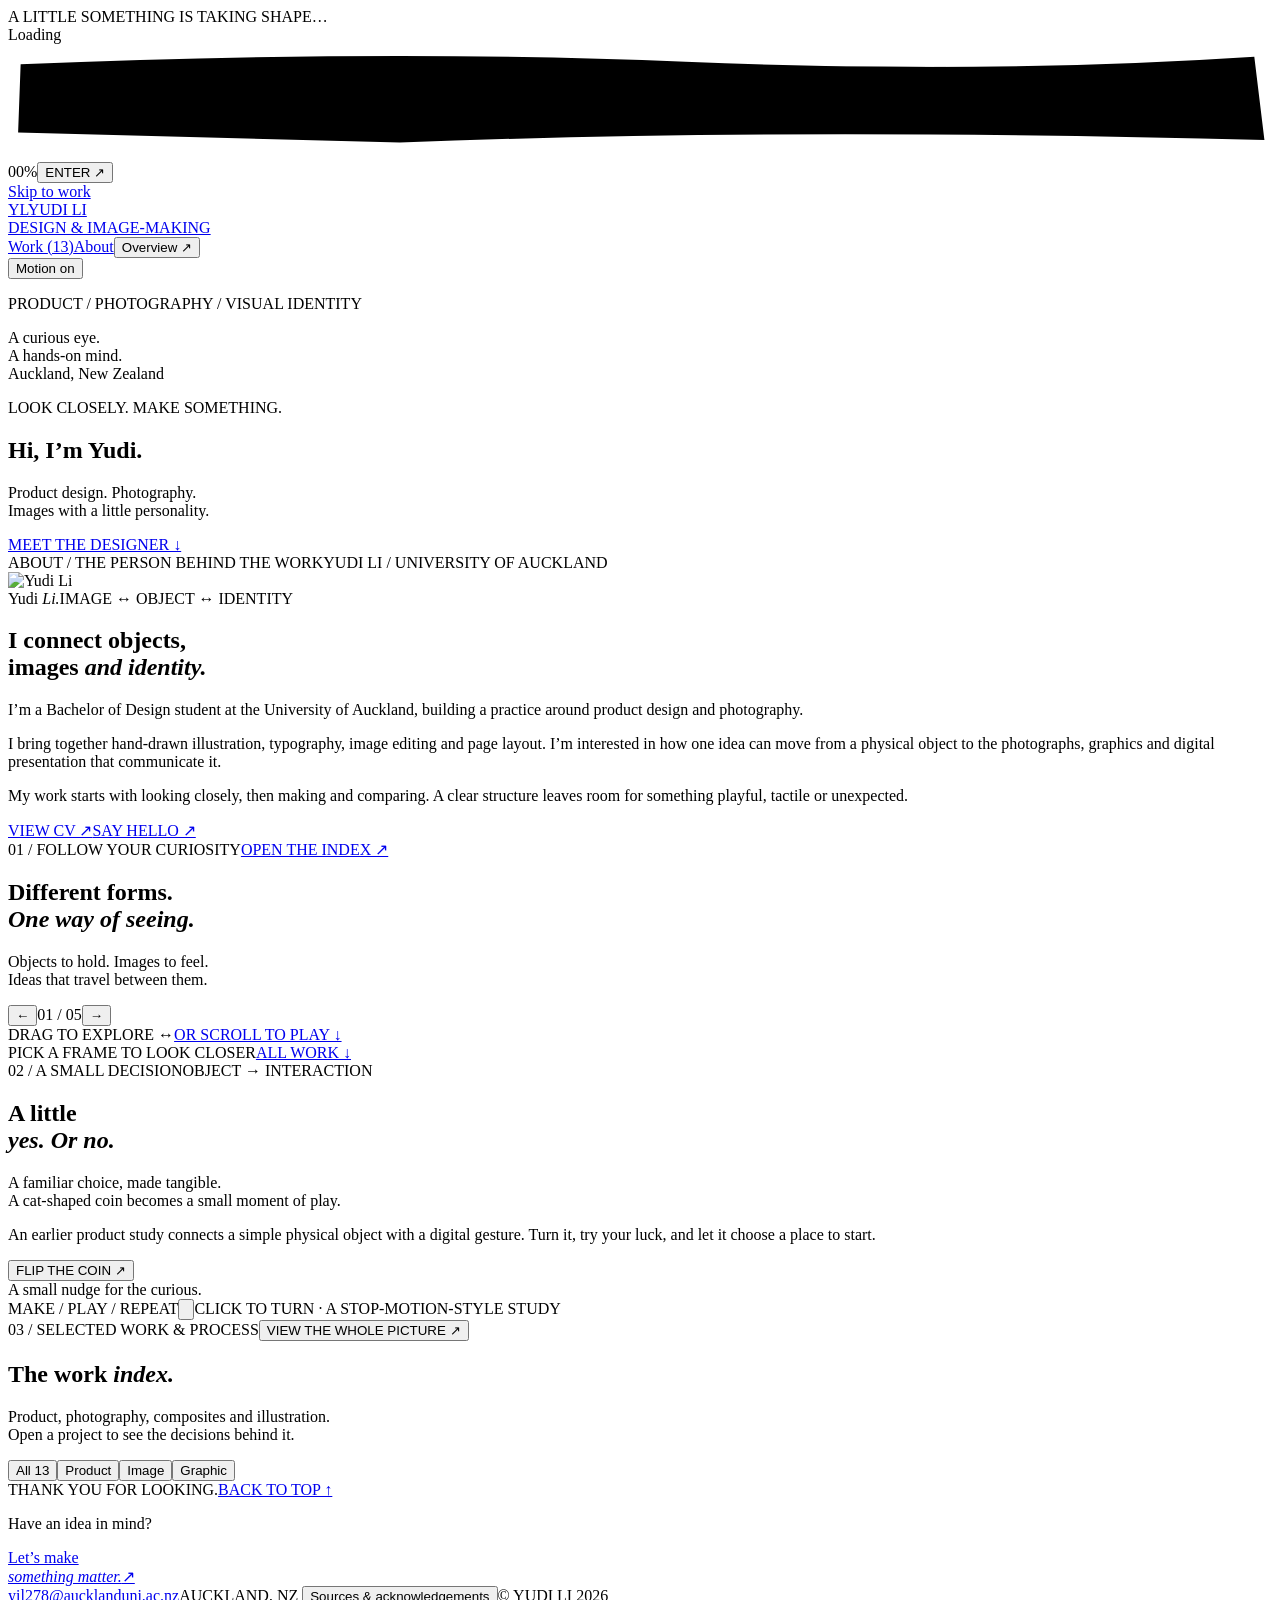
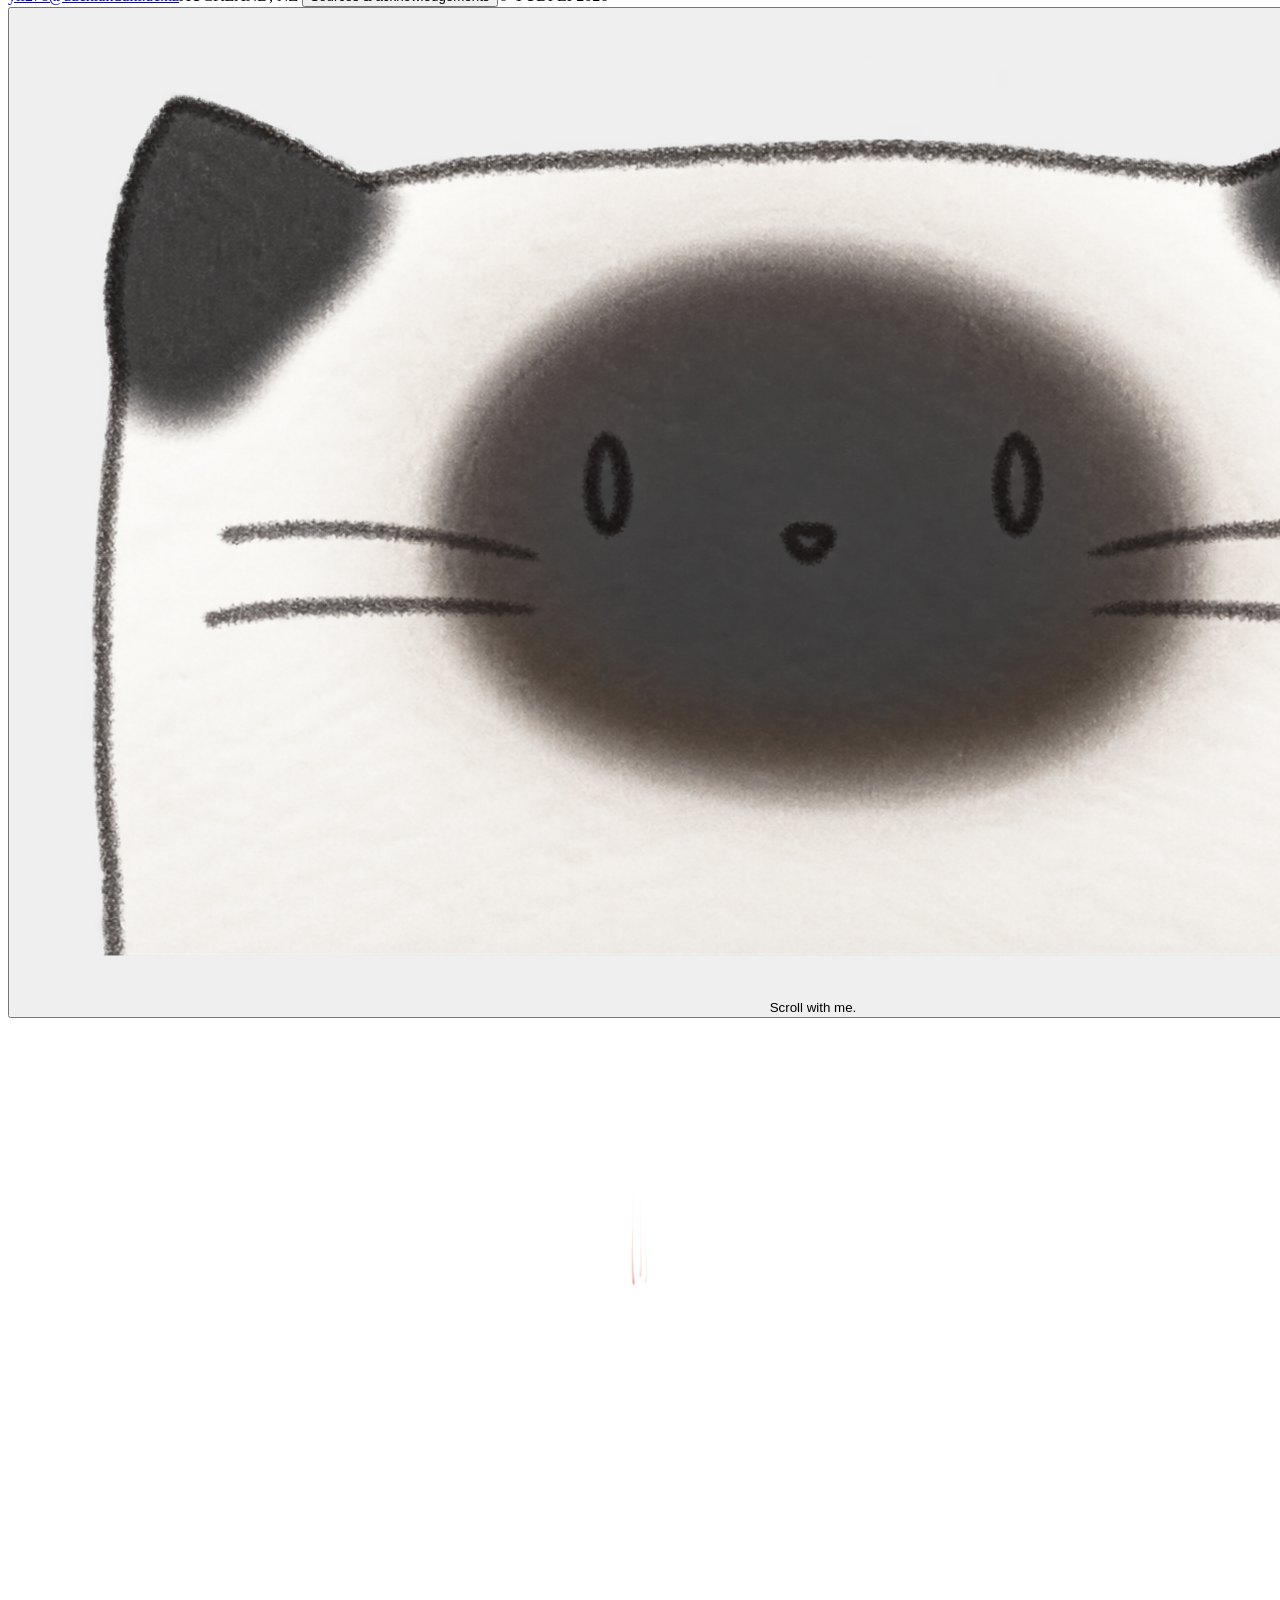
==== index.html @ 387d4e1e "Add portfolio artwork and website files — part 1" ====
<!doctype html>
<html lang="en"><head><meta charset="utf-8"><meta name="viewport" content="width=device-width,initial-scale=1"><meta name="theme-color" content="#101010"><meta name="description" content="Yudi Li — product design, photography and visual identity. A portfolio of objects, images and the thinking between them."><title>Yudi Li — Image, Object & Identity</title><link rel="stylesheet" href="style.css"></head>
<body class="is-loading"><div id="opening-loader" class="opening-loader" role="status" aria-label="Loading portfolio"><div class="loader-note">A LITTLE SOMETHING IS TAKING SHAPE…</div><div class="loader-word">Loading</div><div class="drawn-track"><svg viewBox="0 0 500 45" preserveAspectRatio="none" aria-hidden="true"><path d="M5 8 Q150 2 268 7 T493 5 L497 38 Q305 33 155 39 L4 35 Z"/><path d="M7 12 Q210 7 490 10"/></svg><div class="drawn-fill" id="loader-fill"></div></div><div class="loader-bottom"><span id="loader-percent">00%</span><button id="loader-skip">ENTER ↗</button></div></div><a class="skip" href="#work">Skip to work</a><div class="reading-progress" aria-hidden="true"></div><header class="masthead"><a class="wordmark" href="#home" aria-label="Yudi Li home">YL<span>YUDI LI<br>DESIGN & IMAGE-MAKING</span></a><nav aria-label="Main navigation"><a href="#work">Work <span id="work-count">(13)</span></a><a href="#about">About</a><button class="overview-trigger">Overview <span>↗</span></button></nav><button class="motion-toggle" aria-pressed="false" aria-label="Pause animations">Motion <span>on</span></button></header>
<main><section id="home" class="hero greeting"><div class="hero-top"><p class="eyebrow"><i></i> PRODUCT / PHOTOGRAPHY / VISUAL IDENTITY</p><p class="hero-intro">A curious eye.<br>A hands-on mind.<br><span>Auckland, New Zealand</span></p></div><div class="greeting-main"><p class="small-mono greeting-note">LOOK CLOSELY. MAKE SOMETHING.</p><h1 aria-label="Hi, I’m Yudi."><span class="greeting-letter" style="--n:0">H</span><span class="greeting-letter" style="--n:1">i</span><span class="greeting-letter" style="--n:2">,</span><span class="greeting-letter" style="--n:3">&nbsp;</span><span class="greeting-letter" style="--n:4">I</span><span class="greeting-letter" style="--n:5">’</span><span class="greeting-letter" style="--n:6">m</span><span class="greeting-letter" style="--n:7">&nbsp;</span><span class="greeting-letter" style="--n:8">Y</span><span class="greeting-letter" style="--n:9">u</span><span class="greeting-letter" style="--n:10">d</span><span class="greeting-letter" style="--n:11">i</span><span class="greeting-letter" style="--n:12">.</span></h1><div class="greeting-bottom"><p>Product design. Photography.<br>Images with a little personality.</p><a href="#about" class="text-button">MEET THE DESIGNER ↓</a></div></div></section><section id="about" class="about section-pad"><div class="section-kicker"><span>ABOUT / THE PERSON BEHIND THE WORK</span><span>YUDI LI / UNIVERSITY OF AUCKLAND</span></div><div class="about-grid"><div class="about-photo"><img class="designer-portrait" src="yudi-portrait.webp" alt="Yudi Li" width="1188" height="1632" loading="lazy"></div><div class="about-copy"><div class="about-name">Yudi <em>Li.</em><span>IMAGE ↔ OBJECT ↔ IDENTITY</span></div><h2>I connect objects,<br>images <em>and identity.</em></h2><p class="lead">I’m a Bachelor of Design student at the University of Auckland, building a practice around product design and photography.</p><p>I bring together hand-drawn illustration, typography, image editing and page layout. I’m interested in how one idea can move from a physical object to the photographs, graphics and digital presentation that communicate it.</p><p>My work starts with looking closely, then making and comparing. A clear structure leaves room for something playful, tactile or unexpected.</p><div class="about-links"><a class="text-button" href="Yudi-Li-CV.pdf" target="_blank" rel="noopener">VIEW CV ↗</a><a class="text-button" href="mailto:yil278@aucklanduni.ac.nz">SAY HELLO ↗</a></div></div></div></section>
<section id="floating" class="floating section-pad"><div class="section-kicker"><span>01 / FOLLOW YOUR CURIOSITY</span><a href="#work">OPEN THE INDEX ↗</a></div><div class="floating-title"><h2>Different forms.<br><em>One way of seeing.</em></h2><p>Objects to hold. Images to feel.<br>Ideas that travel between them.</p></div><div class="hero-rail" tabindex="0" aria-label="Drag or scroll horizontally to explore selected work" data-cursor="DRAG ↔"><div class="hero-track" id="hero-track"></div></div><div class="hero-bottom"><div class="rail-nav"><button id="rail-prev" aria-label="Previous selected work">←</button><span id="rail-position">01 / 05</span><button id="rail-next" aria-label="Next selected work">→</button><div class="rail-line"><span></span></div></div><span class="small-mono">DRAG TO EXPLORE ↔</span><a href="#decision" class="scroll-cue">OR SCROLL TO PLAY ↓</a></div><div class="floating-bottom"><span class="small-mono">PICK A FRAME TO LOOK CLOSER</span><a class="text-button" href="#work">ALL WORK ↓</a></div></section><section id="decision" class="decision section-pad"><div class="section-kicker"><span>02 / A SMALL DECISION</span><span>OBJECT → INTERACTION</span></div><div class="decision-grid"><div><h2>A little<br><em>yes. Or no.</em></h2><p class="lead">A familiar choice, made tangible.<br>A cat-shaped coin becomes a small moment of play.</p><p class="body-copy">An earlier product study connects a simple physical object with a digital gesture. Turn it, try your luck, and let it choose a place to start.</p><button class="text-button" id="flip-coin">FLIP THE COIN <span>↗</span></button><div class="coin-result" aria-live="polite"><span id="coin-result">A small nudge for the curious.</span><button id="coin-recommendation" hidden>Explore its pick ↗</button></div></div><div class="coin-stage" aria-label="Interactive Yes or No coin"><div class="orbit o1"></div><div class="orbit o2"></div><span class="orbit-label">MAKE / PLAY / REPEAT</span><button class="coin" id="coin" aria-label="Flip the Yes or No cat coin" data-cursor="FLIP ↻"><span class="coin-cylinder" aria-hidden="true"><span class="coin-rim" style="--depth:-7px"></span><span class="coin-rim" style="--depth:-5px"></span><span class="coin-rim" style="--depth:-3px"></span><span class="coin-rim" style="--depth:-1px"></span><span class="coin-rim" style="--depth:1px"></span><span class="coin-rim" style="--depth:3px"></span><span class="coin-rim" style="--depth:5px"></span><span class="coin-rim" style="--depth:7px"></span></span><span class="coin-face front"><svg viewBox="150.0 124.0 520.0 520.0" role="img" aria-label="Hand-drawn Yes cat coin"><image href="handdrawn-coins.png" width="1482" height="792"/></svg></span><span class="coin-face back"><svg viewBox="788.0 112.0 520.0 520.0" role="img" aria-label="Hand-drawn No cat coin"><image href="handdrawn-coins.png" width="1482" height="792"/></svg></span></button><span class="coin-foot small-mono">CLICK TO TURN · A STOP-MOTION-STYLE STUDY</span></div></div></section>

<section id="work" class="work section-pad"><div class="section-kicker"><span>03 / SELECTED WORK & PROCESS</span><button class="overview-trigger">VIEW THE WHOLE PICTURE ↗</button></div><div class="work-heading"><h2>The work<em> index.</em></h2><p>Product, photography, composites and illustration.<br>Open a project to see the decisions behind it.</p></div><div class="filters" role="group" aria-label="Filter projects"><button class="active" data-filter="All" aria-pressed="true">All <span>13</span></button><button data-filter="Product" aria-pressed="false">Product</button><button data-filter="Image" aria-pressed="false">Image</button><button data-filter="Graphic" aria-pressed="false">Graphic</button></div><div class="work-grid" id="work-grid"></div><p class="filter-empty" hidden>No projects in this selection.</p></section>

<footer id="contact" class="contact section-pad"><div class="section-kicker"><span>THANK YOU FOR LOOKING.</span><a href="#home">BACK TO TOP ↑</a></div><p>Have an idea in mind?</p><a href="mailto:yil278@aucklanduni.ac.nz" class="contact-title">Let’s make<br><em>something matter.</em><span>↗</span></a><div class="footer-info"><a href="mailto:yil278@aucklanduni.ac.nz">yil278@aucklanduni.ac.nz</a><span>AUCKLAND, NZ <time id="nz-time"></time></span><button id="credits-open">Sources & acknowledgements</button><span>© YUDI LI 2026</span></div></footer></main>
<dialog id="project-dialog" class="project-dialog"><div class="dialog-nav"><a href="#work" id="dialog-back">← THE INDEX</a><span id="dialog-position"></span><button id="dialog-close" aria-label="Close project">CLOSE ×</button></div><div id="dialog-content"></div></dialog>
<dialog id="image-dialog" class="image-dialog"><div class="image-toolbar"><span id="image-caption"></span><div><button id="image-prev" aria-label="Previous image">←</button><button id="image-next" aria-label="Next image">→</button><button id="image-zoom">ZOOM +</button><button id="image-close" aria-label="Close enlarged image">CLOSE ×</button></div></div><div id="image-view"></div></dialog><dialog id="overview-dialog" class="overview-dialog"><div class="dialog-nav"><span>THE WHOLE PICTURE</span><button id="overview-close" aria-label="Close overview">CLOSE ×</button></div><h2>Pick a place<br><em>to begin.</em></h2><div id="overview-grid"></div></dialog>
<dialog id="credits-dialog" class="credits-dialog"><button id="credits-close" class="close-credits" aria-label="Close acknowledgements">CLOSE ×</button><h2>Sources &<br><em>acknowledgements.</em></h2><p>Artwork, project material and photographs are supplied by Yudi Li. Earlier product and photography examples are identified as portfolio context.</p><p>The Yes/No product visualisation is an AI-assisted mock-up. Black-haired drawing references included ChatGPT-generated imagery; the drawing and modifications are by Yudi Li. Logo and brown-coat studies used references, with final drawing and modifications by Yudi Li.</p><p>OpenAI ChatGPT / Codex assisted with content editing, layout and website code. Reflections marked for confirmation in the Skills Diaries need the designer’s review. The moving cat and cat-face cutout were prepared with OpenAI imagegen from Yudi’s supplied illustration.</p><p>Cursor ribbons adapted from <a href="https://reactbits.dev/animations/ribbons" target="_blank" rel="noopener">React Bits / David Haz ↗</a> (<a href="react-bits-LICENSE.md">licence</a>).<br>Interaction reference: <a href="https://fayemi.design/?ref=minimal.gallery" target="_blank" rel="noopener">Isaac Fayemi’s portfolio ↗</a>. The design uses Yudi’s own work and a distinct black editorial treatment.</p><p><a href="stop-motion-prompt.txt" download>Download the stop-motion video prompt ↗</a><br>The coin currently uses browser animation. An AI-generated video has not yet been added.</p></dialog>
<button id="walking-cat" class="walking-cat" aria-label="Cat follows page scroll" data-cursor="HELLO ✦"><img src="cat-cutout.png" alt="Yudi’s hand-drawn cat companion" draggable="false"><span>Scroll with me.</span></button><div id="ribbon-trail" aria-hidden="true"><canvas></canvas></div><div class="cursor" aria-hidden="true">↗</div><script src="data.js"></script><script src="app.js"></script><script src="ribbons.js"></script></body></html>
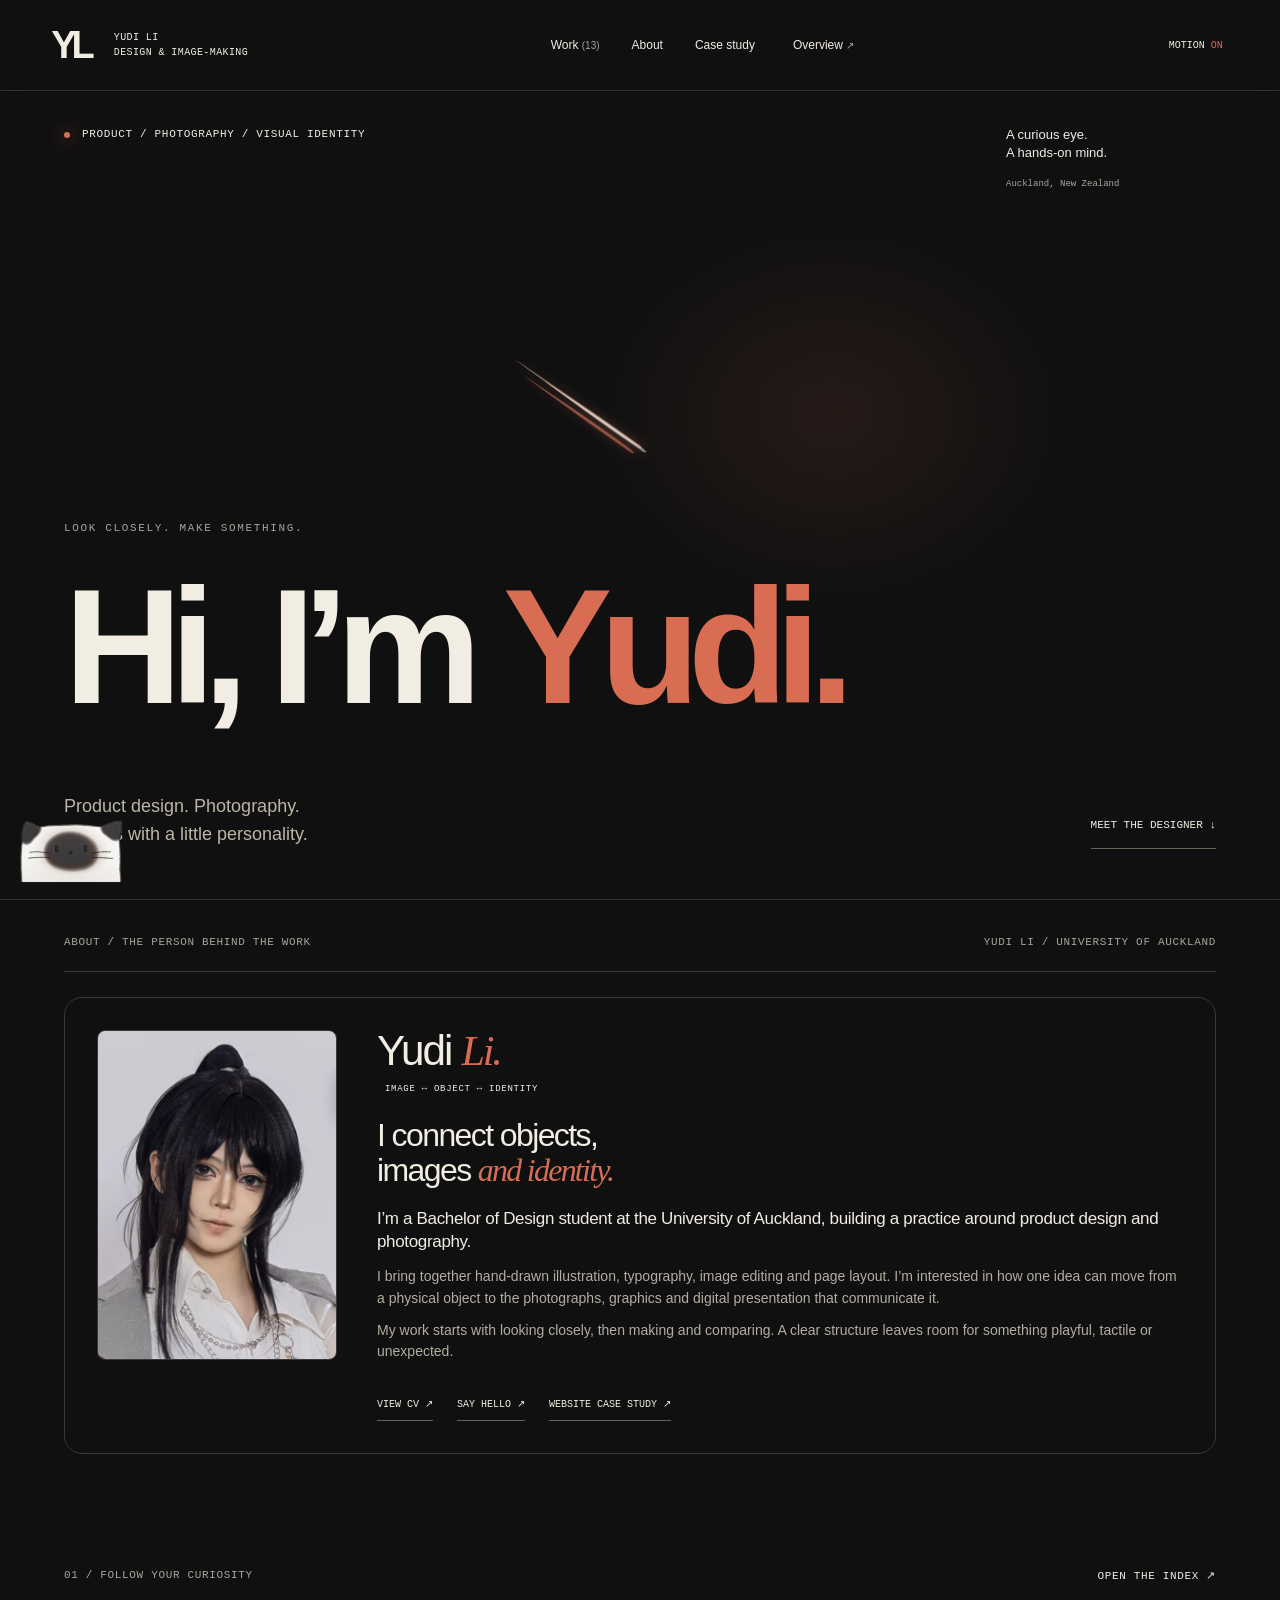
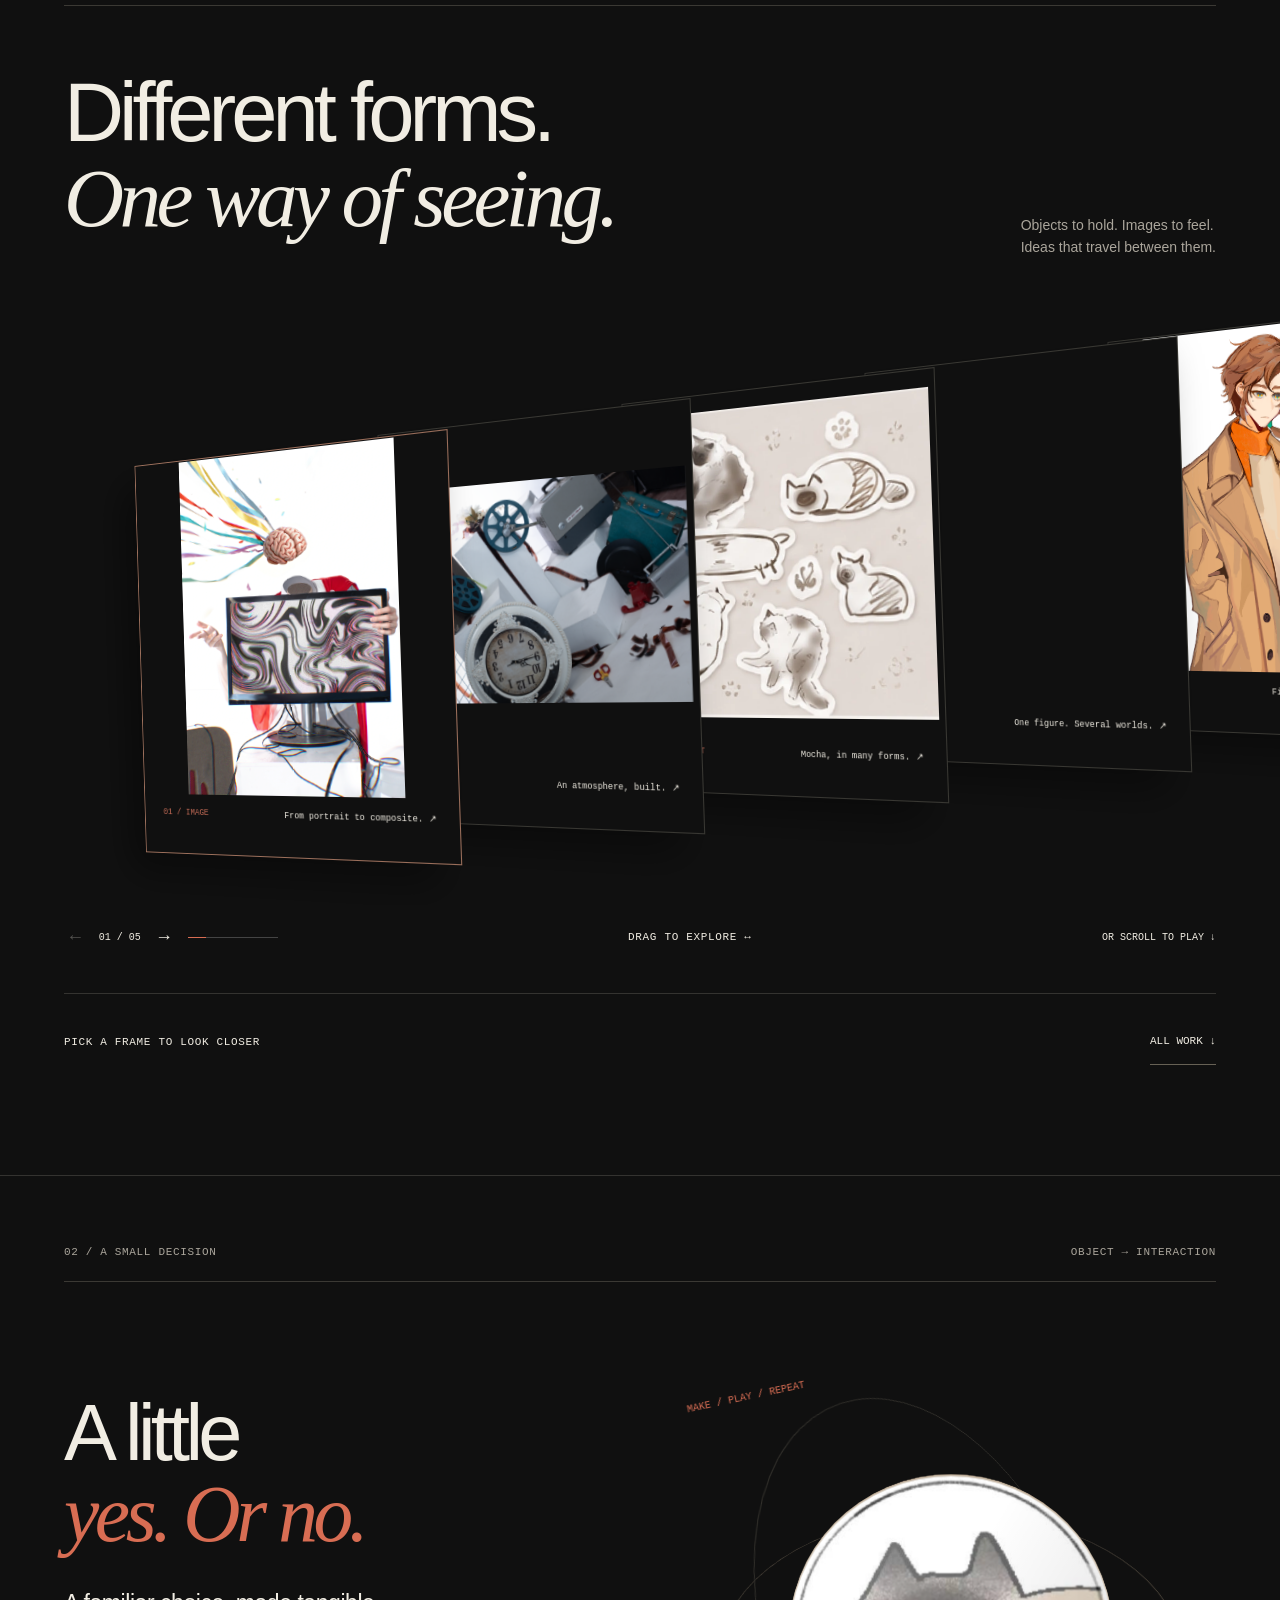
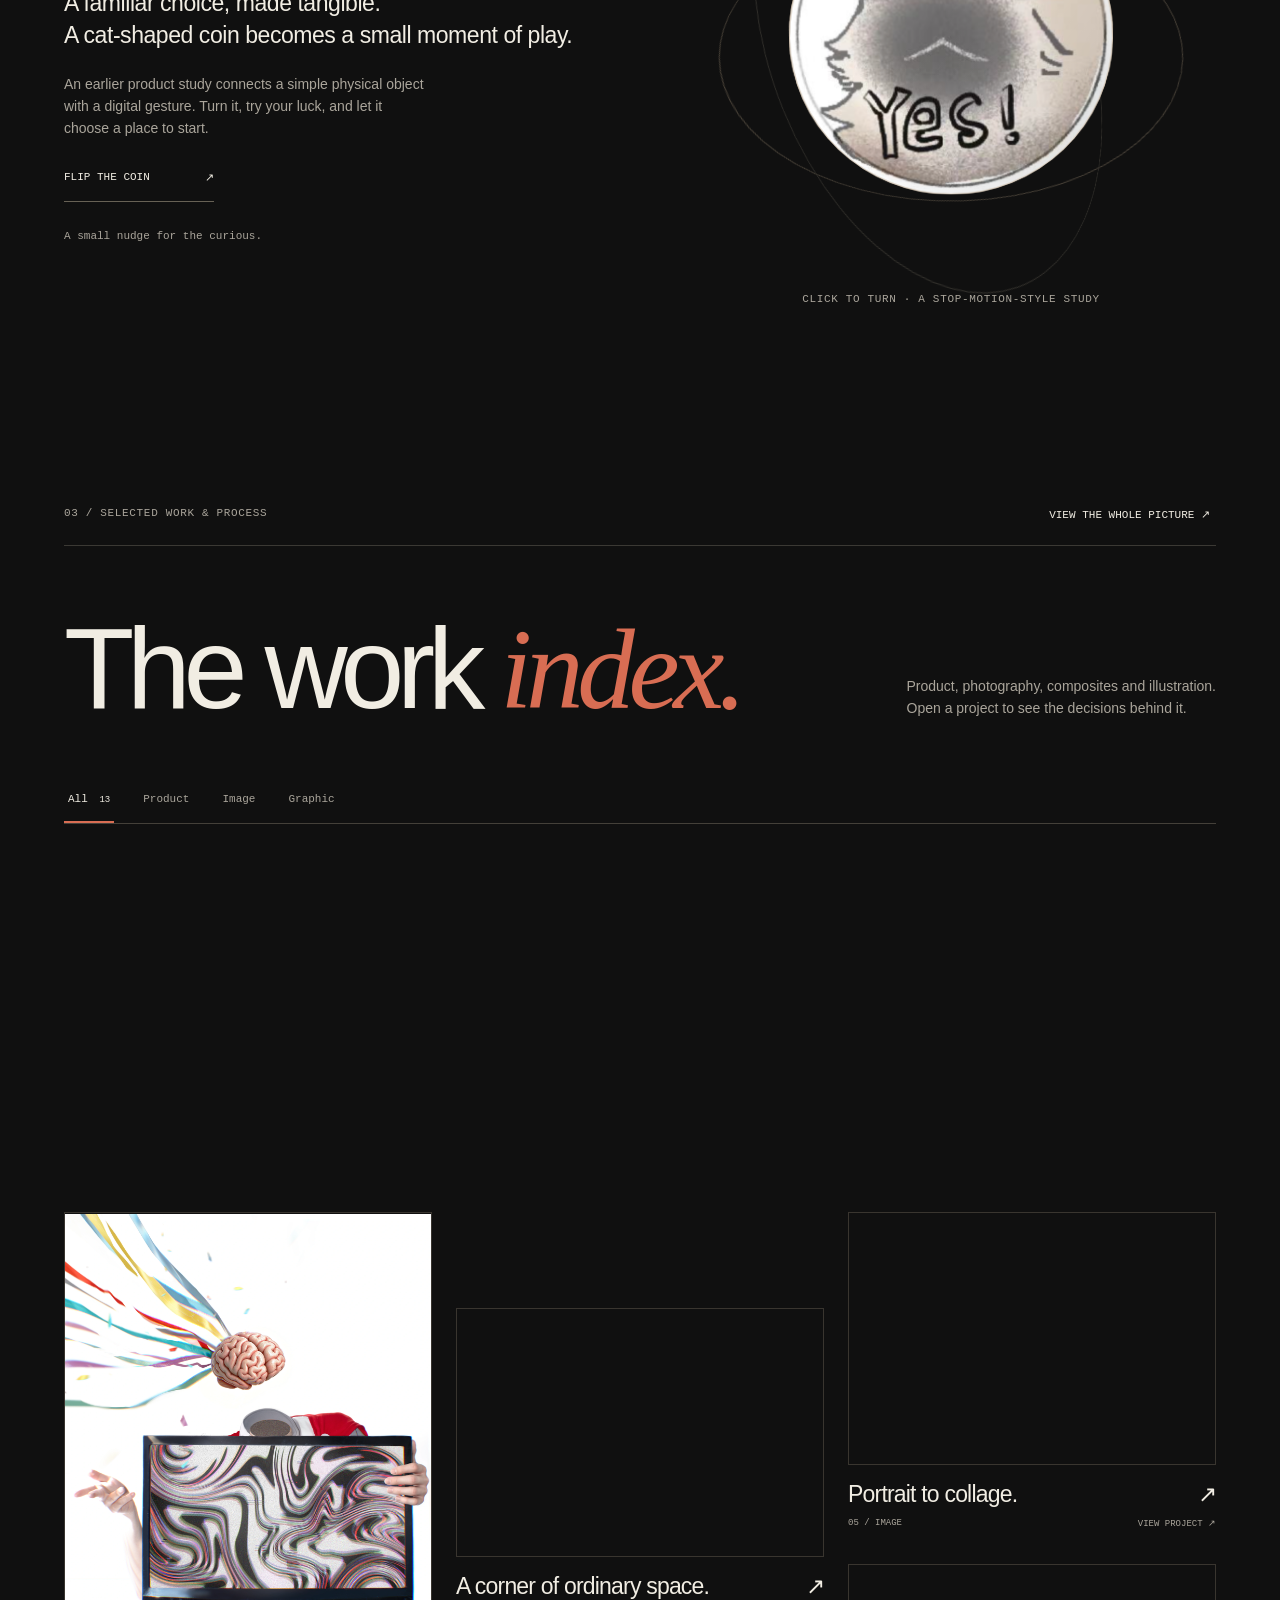
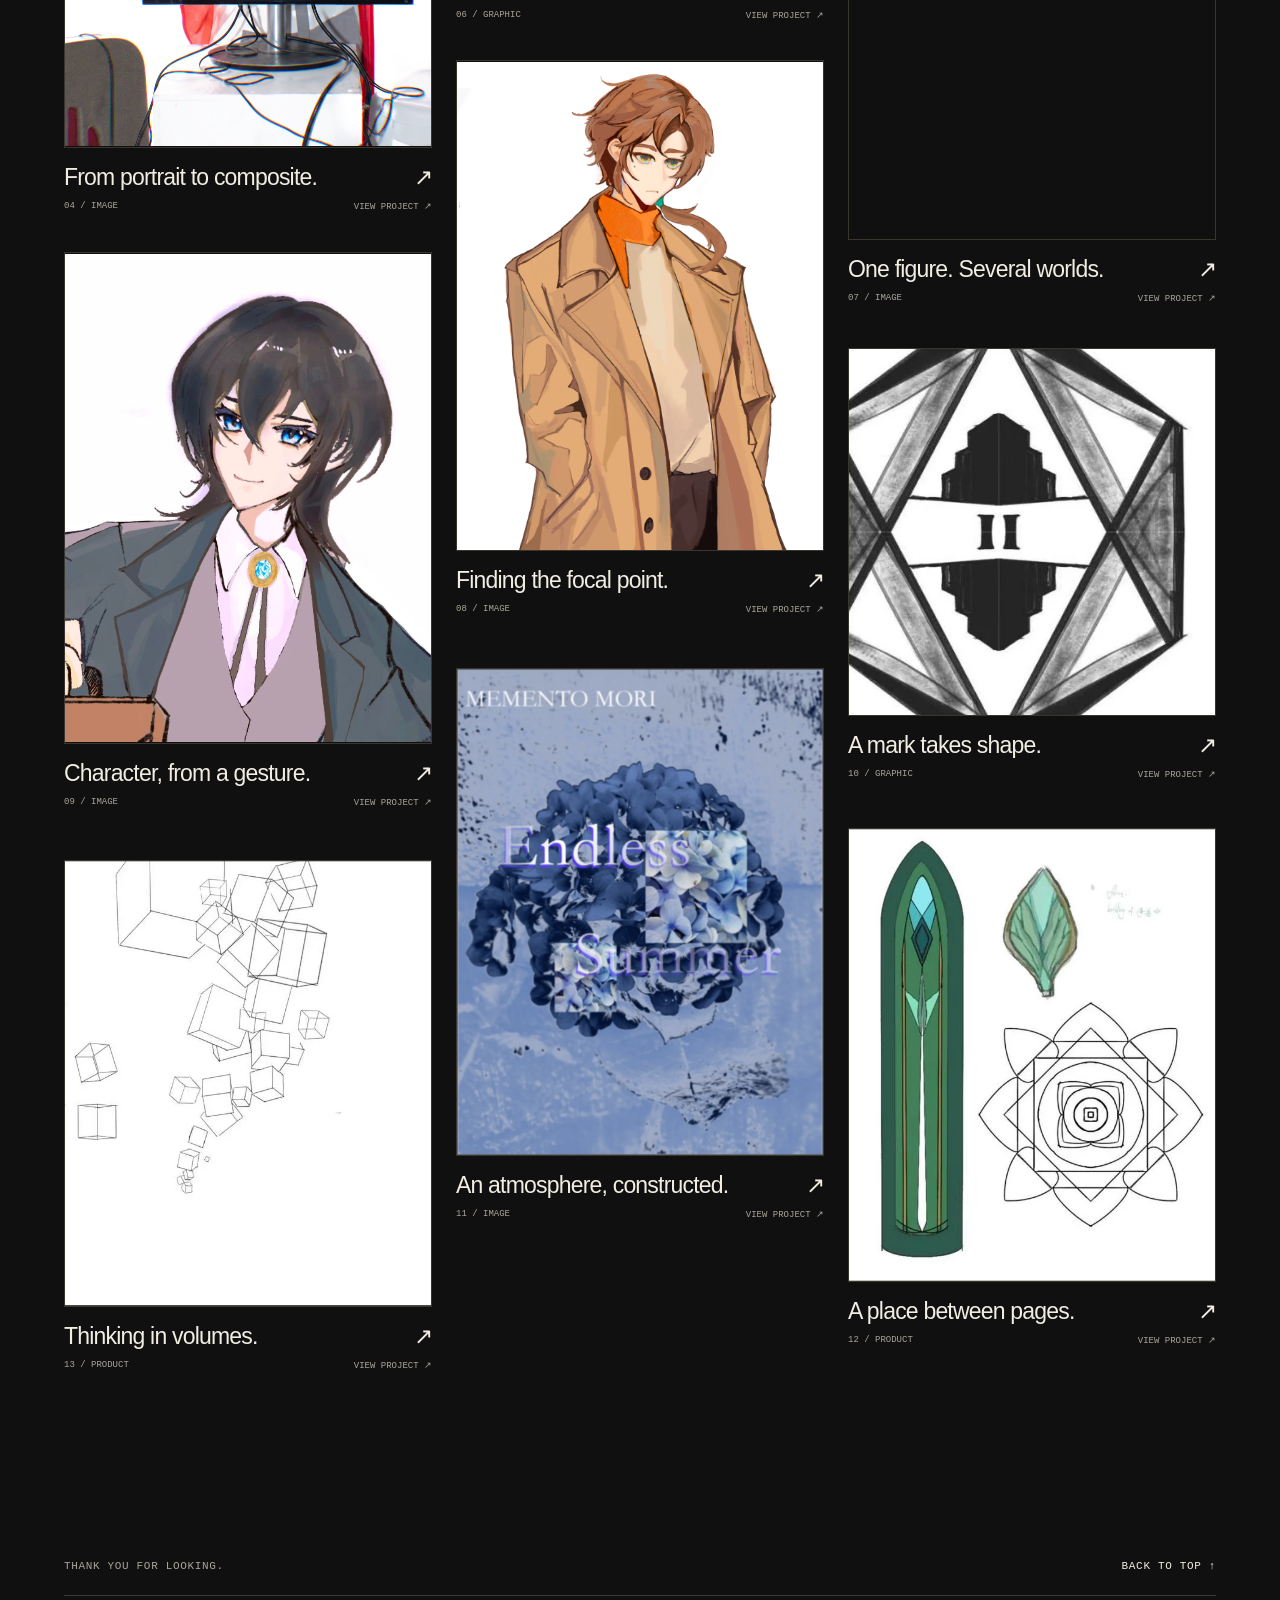
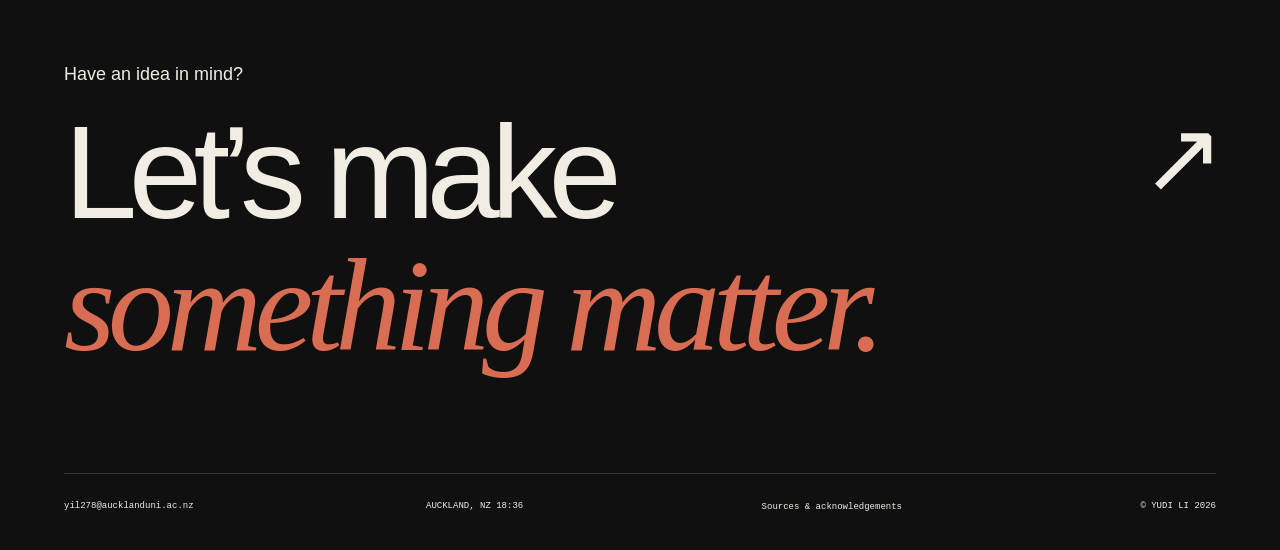
==== commit 958fcb1f: "Add scrollable portfolio website case study and navigation" ====
--- a/index.html
+++ b/index.html
@@ -1,7 +1,7 @@
 <!doctype html>
 <html lang="en"><head><meta charset="utf-8"><meta name="viewport" content="width=device-width,initial-scale=1"><meta name="theme-color" content="#101010"><meta name="description" content="Yudi Li — product design, photography and visual identity. A portfolio of objects, images and the thinking between them."><title>Yudi Li — Image, Object & Identity</title><link rel="stylesheet" href="style.css"></head>
-<body class="is-loading"><div id="opening-loader" class="opening-loader" role="status" aria-label="Loading portfolio"><div class="loader-note">A LITTLE SOMETHING IS TAKING SHAPE…</div><div class="loader-word">Loading</div><div class="drawn-track"><svg viewBox="0 0 500 45" preserveAspectRatio="none" aria-hidden="true"><path d="M5 8 Q150 2 268 7 T493 5 L497 38 Q305 33 155 39 L4 35 Z"/><path d="M7 12 Q210 7 490 10"/></svg><div class="drawn-fill" id="loader-fill"></div></div><div class="loader-bottom"><span id="loader-percent">00%</span><button id="loader-skip">ENTER ↗</button></div></div><a class="skip" href="#work">Skip to work</a><div class="reading-progress" aria-hidden="true"></div><header class="masthead"><a class="wordmark" href="#home" aria-label="Yudi Li home">YL<span>YUDI LI<br>DESIGN & IMAGE-MAKING</span></a><nav aria-label="Main navigation"><a href="#work">Work <span id="work-count">(13)</span></a><a href="#about">About</a><button class="overview-trigger">Overview <span>↗</span></button></nav><button class="motion-toggle" aria-pressed="false" aria-label="Pause animations">Motion <span>on</span></button></header>
-<main><section id="home" class="hero greeting"><div class="hero-top"><p class="eyebrow"><i></i> PRODUCT / PHOTOGRAPHY / VISUAL IDENTITY</p><p class="hero-intro">A curious eye.<br>A hands-on mind.<br><span>Auckland, New Zealand</span></p></div><div class="greeting-main"><p class="small-mono greeting-note">LOOK CLOSELY. MAKE SOMETHING.</p><h1 aria-label="Hi, I’m Yudi."><span class="greeting-letter" style="--n:0">H</span><span class="greeting-letter" style="--n:1">i</span><span class="greeting-letter" style="--n:2">,</span><span class="greeting-letter" style="--n:3">&nbsp;</span><span class="greeting-letter" style="--n:4">I</span><span class="greeting-letter" style="--n:5">’</span><span class="greeting-letter" style="--n:6">m</span><span class="greeting-letter" style="--n:7">&nbsp;</span><span class="greeting-letter" style="--n:8">Y</span><span class="greeting-letter" style="--n:9">u</span><span class="greeting-letter" style="--n:10">d</span><span class="greeting-letter" style="--n:11">i</span><span class="greeting-letter" style="--n:12">.</span></h1><div class="greeting-bottom"><p>Product design. Photography.<br>Images with a little personality.</p><a href="#about" class="text-button">MEET THE DESIGNER ↓</a></div></div></section><section id="about" class="about section-pad"><div class="section-kicker"><span>ABOUT / THE PERSON BEHIND THE WORK</span><span>YUDI LI / UNIVERSITY OF AUCKLAND</span></div><div class="about-grid"><div class="about-photo"><img class="designer-portrait" src="yudi-portrait.webp" alt="Yudi Li" width="1188" height="1632" loading="lazy"></div><div class="about-copy"><div class="about-name">Yudi <em>Li.</em><span>IMAGE ↔ OBJECT ↔ IDENTITY</span></div><h2>I connect objects,<br>images <em>and identity.</em></h2><p class="lead">I’m a Bachelor of Design student at the University of Auckland, building a practice around product design and photography.</p><p>I bring together hand-drawn illustration, typography, image editing and page layout. I’m interested in how one idea can move from a physical object to the photographs, graphics and digital presentation that communicate it.</p><p>My work starts with looking closely, then making and comparing. A clear structure leaves room for something playful, tactile or unexpected.</p><div class="about-links"><a class="text-button" href="Yudi-Li-CV.pdf" target="_blank" rel="noopener">VIEW CV ↗</a><a class="text-button" href="mailto:yil278@aucklanduni.ac.nz">SAY HELLO ↗</a></div></div></div></section>
+<body class="is-loading"><div id="opening-loader" class="opening-loader" role="status" aria-label="Loading portfolio"><div class="loader-note">A LITTLE SOMETHING IS TAKING SHAPE…</div><div class="loader-word">Loading</div><div class="drawn-track"><svg viewBox="0 0 500 45" preserveAspectRatio="none" aria-hidden="true"><path d="M5 8 Q150 2 268 7 T493 5 L497 38 Q305 33 155 39 L4 35 Z"/><path d="M7 12 Q210 7 490 10"/></svg><div class="drawn-fill" id="loader-fill"></div></div><div class="loader-bottom"><span id="loader-percent">00%</span><button id="loader-skip">ENTER ↗</button></div></div><a class="skip" href="#work">Skip to work</a><div class="reading-progress" aria-hidden="true"></div><header class="masthead"><a class="wordmark" href="#home" aria-label="Yudi Li home">YL<span>YUDI LI<br>DESIGN & IMAGE-MAKING</span></a><nav aria-label="Main navigation"><a href="#work">Work <span id="work-count">(13)</span></a><a href="#about">About</a><a href="case-study.html">Case study</a><button class="overview-trigger">Overview <span>↗</span></button></nav><button class="motion-toggle" aria-pressed="false" aria-label="Pause animations">Motion <span>on</span></button></header>
+<main><section id="home" class="hero greeting"><div class="hero-top"><p class="eyebrow"><i></i> PRODUCT / PHOTOGRAPHY / VISUAL IDENTITY</p><p class="hero-intro">A curious eye.<br>A hands-on mind.<br><span>Auckland, New Zealand</span></p></div><div class="greeting-main"><p class="small-mono greeting-note">LOOK CLOSELY. MAKE SOMETHING.</p><h1 aria-label="Hi, I’m Yudi."><span class="greeting-letter" style="--n:0">H</span><span class="greeting-letter" style="--n:1">i</span><span class="greeting-letter" style="--n:2">,</span><span class="greeting-letter" style="--n:3">&nbsp;</span><span class="greeting-letter" style="--n:4">I</span><span class="greeting-letter" style="--n:5">’</span><span class="greeting-letter" style="--n:6">m</span><span class="greeting-letter" style="--n:7">&nbsp;</span><span class="greeting-letter" style="--n:8">Y</span><span class="greeting-letter" style="--n:9">u</span><span class="greeting-letter" style="--n:10">d</span><span class="greeting-letter" style="--n:11">i</span><span class="greeting-letter" style="--n:12">.</span></h1><div class="greeting-bottom"><p>Product design. Photography.<br>Images with a little personality.</p><a href="#about" class="text-button">MEET THE DESIGNER ↓</a></div></div></section><section id="about" class="about section-pad"><div class="section-kicker"><span>ABOUT / THE PERSON BEHIND THE WORK</span><span>YUDI LI / UNIVERSITY OF AUCKLAND</span></div><div class="about-grid"><div class="about-photo"><img class="designer-portrait" src="yudi-portrait.webp" alt="Yudi Li" width="1188" height="1632" loading="lazy"></div><div class="about-copy"><div class="about-name">Yudi <em>Li.</em><span>IMAGE ↔ OBJECT ↔ IDENTITY</span></div><h2>I connect objects,<br>images <em>and identity.</em></h2><p class="lead">I’m a Bachelor of Design student at the University of Auckland, building a practice around product design and photography.</p><p>I bring together hand-drawn illustration, typography, image editing and page layout. I’m interested in how one idea can move from a physical object to the photographs, graphics and digital presentation that communicate it.</p><p>My work starts with looking closely, then making and comparing. A clear structure leaves room for something playful, tactile or unexpected.</p><div class="about-links"><a class="text-button" href="Yudi-Li-CV.pdf" target="_blank" rel="noopener">VIEW CV ↗</a><a class="text-button" href="mailto:yil278@aucklanduni.ac.nz">SAY HELLO ↗</a><a class="text-button" href="case-study.html">WEBSITE CASE STUDY ↗</a></div></div></div></section>
 <section id="floating" class="floating section-pad"><div class="section-kicker"><span>01 / FOLLOW YOUR CURIOSITY</span><a href="#work">OPEN THE INDEX ↗</a></div><div class="floating-title"><h2>Different forms.<br><em>One way of seeing.</em></h2><p>Objects to hold. Images to feel.<br>Ideas that travel between them.</p></div><div class="hero-rail" tabindex="0" aria-label="Drag or scroll horizontally to explore selected work" data-cursor="DRAG ↔"><div class="hero-track" id="hero-track"></div></div><div class="hero-bottom"><div class="rail-nav"><button id="rail-prev" aria-label="Previous selected work">←</button><span id="rail-position">01 / 05</span><button id="rail-next" aria-label="Next selected work">→</button><div class="rail-line"><span></span></div></div><span class="small-mono">DRAG TO EXPLORE ↔</span><a href="#decision" class="scroll-cue">OR SCROLL TO PLAY ↓</a></div><div class="floating-bottom"><span class="small-mono">PICK A FRAME TO LOOK CLOSER</span><a class="text-button" href="#work">ALL WORK ↓</a></div></section><section id="decision" class="decision section-pad"><div class="section-kicker"><span>02 / A SMALL DECISION</span><span>OBJECT → INTERACTION</span></div><div class="decision-grid"><div><h2>A little<br><em>yes. Or no.</em></h2><p class="lead">A familiar choice, made tangible.<br>A cat-shaped coin becomes a small moment of play.</p><p class="body-copy">An earlier product study connects a simple physical object with a digital gesture. Turn it, try your luck, and let it choose a place to start.</p><button class="text-button" id="flip-coin">FLIP THE COIN <span>↗</span></button><div class="coin-result" aria-live="polite"><span id="coin-result">A small nudge for the curious.</span><button id="coin-recommendation" hidden>Explore its pick ↗</button></div></div><div class="coin-stage" aria-label="Interactive Yes or No coin"><div class="orbit o1"></div><div class="orbit o2"></div><span class="orbit-label">MAKE / PLAY / REPEAT</span><button class="coin" id="coin" aria-label="Flip the Yes or No cat coin" data-cursor="FLIP ↻"><span class="coin-cylinder" aria-hidden="true"><span class="coin-rim" style="--depth:-7px"></span><span class="coin-rim" style="--depth:-5px"></span><span class="coin-rim" style="--depth:-3px"></span><span class="coin-rim" style="--depth:-1px"></span><span class="coin-rim" style="--depth:1px"></span><span class="coin-rim" style="--depth:3px"></span><span class="coin-rim" style="--depth:5px"></span><span class="coin-rim" style="--depth:7px"></span></span><span class="coin-face front"><svg viewBox="150.0 124.0 520.0 520.0" role="img" aria-label="Hand-drawn Yes cat coin"><image href="handdrawn-coins.png" width="1482" height="792"/></svg></span><span class="coin-face back"><svg viewBox="788.0 112.0 520.0 520.0" role="img" aria-label="Hand-drawn No cat coin"><image href="handdrawn-coins.png" width="1482" height="792"/></svg></span></button><span class="coin-foot small-mono">CLICK TO TURN · A STOP-MOTION-STYLE STUDY</span></div></div></section>
 
 <section id="work" class="work section-pad"><div class="section-kicker"><span>03 / SELECTED WORK & PROCESS</span><button class="overview-trigger">VIEW THE WHOLE PICTURE ↗</button></div><div class="work-heading"><h2>The work<em> index.</em></h2><p>Product, photography, composites and illustration.<br>Open a project to see the decisions behind it.</p></div><div class="filters" role="group" aria-label="Filter projects"><button class="active" data-filter="All" aria-pressed="true">All <span>13</span></button><button data-filter="Product" aria-pressed="false">Product</button><button data-filter="Image" aria-pressed="false">Image</button><button data-filter="Graphic" aria-pressed="false">Graphic</button></div><div class="work-grid" id="work-grid"></div><p class="filter-empty" hidden>No projects in this selection.</p></section>
--- a/style.css
+++ b/style.css
@@ -0,0 +1,48 @@
+@font-face{font-family:LocalSans;src:local('Helvetica Neue')}*{box-sizing:border-box}html{scroll-behavior:smooth;scroll-padding-top:88px}body{margin:0;background:#101010;color:#f1ede3;font-family:LocalSans,Arial,sans-serif;-webkit-font-smoothing:antialiased}body:has(dialog[open]){overflow:hidden}a{color:inherit;text-decoration:none}button{font:inherit;color:inherit;background:none;border:0;cursor:pointer}button,a{-webkit-tap-highlight-color:transparent}button:focus-visible,a:focus-visible,[tabindex]:focus-visible{outline:2px solid #e0775d;outline-offset:6px}button:disabled{opacity:.3;cursor:default}p{line-height:1.55}button,a{touch-action:manipulation}::selection{background:#d86d53;color:#101010}em{font-family:Georgia,'Times New Roman',serif;font-weight:400;letter-spacing:-.055em}h1,h2,h3,p{margin-top:0}.skip{position:fixed;top:-100px;left:20px;padding:15px;background:#e0775d;z-index:1000}.skip:focus{top:10px}.masthead{height:91px;padding:0 4%;display:flex;align-items:center;justify-content:space-between;position:sticky;top:0;background:#101010ef;backdrop-filter:blur(15px);border-bottom:1px solid #343330;z-index:30}.wordmark{font-size:38px;font-weight:700;letter-spacing:-5px;display:flex;gap:24px;align-items:center}.wordmark span{font-family:monospace;font-size:10px;letter-spacing:.04em;line-height:1.5;font-weight:400}.masthead nav{display:flex;align-items:center;gap:32px;font-size:12px}.masthead nav span{font-size:10px;color:#aaa59b}.masthead nav a:hover,.masthead nav button:hover{color:#e0775d}.motion-toggle{font-family:monospace;font-size:10px;text-transform:uppercase}.motion-toggle span{color:#d86d53}.reading-progress{position:fixed;top:0;left:0;height:2px;background:#d86d53;width:0;z-index:50}.section-pad{padding:70px 5% 110px}.eyebrow,.small-mono,.section-kicker{font-family:monospace;font-size:11px;letter-spacing:.06em}.eyebrow{display:flex;gap:12px;align-items:center}.eyebrow i{height:6px;width:6px;border-radius:50%;background:#d86d53;box-shadow:0 0 18px #d86d53}.hero{overflow:hidden;padding:38px 0 0;min-height:calc(100svh - 91px)}.hero-top{display:flex;justify-content:space-between;padding:0 5%;align-items:start}.hero-intro{font-size:13px;width:210px;line-height:1.4}.hero-intro span{display:inline-block;font-family:monospace;font-size:9px;color:#aaa59b;margin-top:16px}.hero h1{font-size:clamp(65px,9.6vw,160px);font-weight:500;letter-spacing:-.065em;line-height:.95;margin:-60px 0 25px 5%;max-width:85%;pointer-events:none;position:relative;z-index:2}.hero h1 em{font-size:.78em;color:#d86d53}.hero-rail{overflow-x:auto;overflow-y:hidden;scrollbar-width:none;padding:18px 5% 30px;cursor:grab;touch-action:pan-x;user-select:none}.hero-rail::-webkit-scrollbar{display:none}.hero-rail.dragging{cursor:grabbing}.hero-track{display:flex;gap:3vw;width:max-content;align-items:center;padding-right:15vw}.hero-piece{flex-shrink:0;position:relative;width:38vw;max-width:640px;min-width:310px;border:1px solid #393833;background:#171716;transform:rotate(var(--r));transition:transform .5s}.hero-piece:nth-child(2n){width:26vw;min-width:240px}.hero-piece:hover{transform:rotate(0deg) translateY(-8px)}.hero-piece .art{height:clamp(240px,27vw,420px)}.piece-caption{display:flex;justify-content:space-between;padding:14px 16px;font-family:monospace;font-size:10px;text-align:left}.piece-caption span{color:#c16a55}.hero-bottom{display:flex;justify-content:space-between;padding:16px 5% 34px;align-items:center}.rail-nav{display:flex;gap:12px;align-items:center;font:10px monospace}.rail-nav button{font-size:18px;padding:6px}.rail-line{height:1px;width:90px;background:#444}.rail-line span{height:1px;background:#d86d53;display:block;width:20%;transition:width .2s}.scroll-cue{font:10px monospace}.section-kicker{display:flex;justify-content:space-between;padding:0 0 23px;border-bottom:1px solid #3b3934;margin-bottom:65px;color:#aaa59b}.section-kicker a,.section-kicker button{font:inherit;color:#f1ede3}.section-kicker a:hover,.section-kicker button:hover{color:#e0775d}.decision{border-top:1px solid #343330;position:relative;overflow:hidden}.decision-grid{display:grid;grid-template-columns:1fr 1fr;gap:8%;align-items:center}.decision h2,.floating h2,.practice h2{font-size:clamp(52px,6.2vw,105px);letter-spacing:-.06em;line-height:1.02;font-weight:400;margin-bottom:32px}.decision h2 em{color:#d86d53}.lead{font-size:clamp(18px,1.8vw,26px);line-height:1.4;letter-spacing:-.02em}.body-copy{font-size:14px;max-width:360px;color:#aaa59b}.text-button{display:inline-flex;align-items:center;gap:55px;font:11px monospace;border-bottom:1px solid #676155;padding:17px 0}.text-button:hover{color:#e0775d;border-color:#e0775d}.coin-result{display:flex;gap:12px;flex-direction:column;min-height:80px;padding-top:28px;font:11px monospace;color:#aaa59b}.coin-result button{text-align:left;color:#d86d53;font:inherit}.coin-stage{height:580px;position:relative;display:flex;align-items:center;justify-content:center;perspective:1200px}.coin{width:320px;height:320px;transform-style:preserve-3d;position:relative;border-radius:50%;padding:0;transition:transform 1.7s steps(18,end);filter:drop-shadow(14px 24px 30px #0008)}.coin-face{position:absolute;inset:0;border-radius:50%;display:flex;align-items:center;justify-content:center;flex-direction:column;background:radial-gradient(circle at 30% 20%,#fff9e7,#c6bba2 80%);color:#625942;border:9px double #d5c9a6;backface-visibility:hidden;box-shadow:inset 1px 1px 12px #fff8,inset -8px -8px 20px #7d715855}.coin-face.back{transform:rotateY(180deg)}.coin-face svg{position:absolute;width:93%;inset:2% 3%;fill:none;stroke:#9a8b65;stroke-width:3}.coin-face svg .face{stroke-width:3;stroke-linecap:round}.coin-face strong{font-family:Georgia,serif;font-style:italic;font-size:66px;z-index:1;transform:translateY(57px);text-shadow:1px 2px 0 #fff8}.coin-face>span{position:absolute;bottom:26px;font:7px monospace;letter-spacing:.05em}.orbit{position:absolute;width:460px;height:460px;border:1px solid #494238;border-radius:50%;transform:rotateX(52deg) rotate(-25deg);pointer-events:none}.orbit.o2{transform:rotateX(25deg) rotateY(48deg);width:510px;height:510px;border-color:#33312c}.orbit-label{position:absolute;top:45px;left:0;font:10px monospace;color:#d86d53;transform:rotate(-12deg)}.coin-foot{position:absolute;bottom:22px;text-align:center;color:#aaa59b}.floating{background:#161615;overflow:hidden}.floating-title{display:flex;justify-content:space-between;align-items:end;gap:30px}.floating-title p{max-width:290px;font-size:14px;color:#aaa59b}.floating-board{height:650px;position:relative;margin:30px 0}.float-card{position:absolute;width:25%;padding:8px 8px 0;background:#242321;border:1px solid #4b463e;transform:rotate(var(--r));transition:transform .5s;box-shadow:0 25px 40px #0005;animation:float 7s ease-in-out infinite;animation-delay:var(--delay)}.float-card .art{height:270px}.float-card p{font:10px monospace;margin:13px 8px;display:flex;justify-content:space-between}.float-card:hover{animation-play-state:paused;transform:rotate(0deg) scale(1.07);z-index:4}.float-card:nth-child(1){left:1%;top:90px;width:26%}.float-card:nth-child(2){left:26%;top:0;width:23%}.float-card:nth-child(3){right:23%;top:180px;width:28%}.float-card:nth-child(4){right:0;top:40px;width:23%}.float-card:nth-child(5){left:8%;top:375px;width:26%}.float-card:nth-child(5) .art{height:170px}.floating-bottom{display:flex;justify-content:space-between;align-items:center}.work-heading{display:flex;justify-content:space-between;align-items:end;margin-bottom:50px}.work h2{font-size:clamp(60px,9vw,140px);letter-spacing:-.065em;line-height:1;font-weight:400;margin:0}.work h2 em{color:#d86d53}.work-heading p{font-size:14px;color:#aaa59b;margin:0 0 8px}.filters{display:flex;gap:25px;border-bottom:1px solid #444039;margin-bottom:36px;overflow:auto}.filters button{font:11px monospace;padding:16px 4px;white-space:nowrap;border-bottom:2px solid transparent;color:#aaa59b}.filters button.active{border-color:#d86d53;color:#f1ede3}.filters button span{font-size:9px;margin-left:5px}.work-grid{display:grid;grid-template-columns:1fr 1fr;gap:60px 30px}.work-card{text-align:left;padding:0;display:block}.work-card[hidden]{display:none}.work-card:nth-child(4n+2){margin-top:85px}.work-card .art{height:clamp(270px,35vw,540px);background:#1d1d1b;border:1px solid #39352f;transition:background .4s}.work-card .art svg,.work-card .art>img{transition:transform .7s cubic-bezier(.2,.7,.3,1)}.work-card:hover .art svg,.work-card:hover .art>img{transform:scale(1.035)}.work-card:hover .project-title span{transform:translate(5px,-5px);color:#d86d53}.work-card .project-title{display:flex;justify-content:space-between;margin:20px 0 10px;font-size:26px;font-weight:400;letter-spacing:-.035em}.project-title span{display:inline-block;transition:transform .3s}.project-meta{display:flex;justify-content:space-between;color:#aaa59b;font:10px monospace}.art{overflow:hidden;position:relative;display:flex;align-items:center;justify-content:center;width:100%;background:#1c1c1a}.art img{height:100%;width:100%;object-fit:cover;display:block;pointer-events:none}.art svg{display:block;width:100%;height:100%;pointer-events:none}.practice{background:#1a1a18}.practice-heading{display:flex;justify-content:space-between;gap:60px;align-items:end}.practice-heading h2{font-size:clamp(42px,5vw,82px)}.practice-heading .lead{color:#aaa59b;font-size:17px;max-width:300px}.weeks{display:grid;grid-template-columns:repeat(3,1fr);border-top:1px solid #585246;border-bottom:1px solid #585246;margin:45px 0 70px}.weeks article{padding:25px 25px 30px 0}.weeks article+article{padding-left:25px;border-left:1px solid #585246}.week-number{font:14px monospace;color:#d86d53}.weeks h3{font-weight:400;font-size:29px;letter-spacing:-.04em;margin:30px 0 20px}.weeks p{font-size:14px;color:#c3bdb1;min-height:75px}.weeks button{font:11px monospace;border-bottom:1px solid #71695d;padding:12px 0}.practice-principles{display:grid;grid-template-columns:repeat(3,1fr);gap:50px}.practice-principles article>span{font:11px monospace;color:#d86d53}.practice-principles h3{font-size:22px;font-weight:400;margin:20px 0 15px;letter-spacing:-.025em}.practice-principles p{font-size:14px;color:#b4ada1}.practice-note{color:#a09b90;font:10px/1.6 monospace;border-top:1px solid #3d3932;margin-top:45px;padding-top:20px}.about-grid{display:grid;grid-template-columns:1fr 1fr;gap:10%;padding:30px 0 50px}.about-name{font-size:clamp(130px,18vw,280px);line-height:.8;letter-spacing:-.08em;position:relative}.about-name em{color:#d86d53}.about-name span{font:10px monospace;letter-spacing:.1em;display:block;margin:50px 0 0 8px}.about-copy h2{font-size:48px;line-height:1.1;font-weight:400;letter-spacing:-.05em;margin-bottom:35px}.about-copy h2 em{color:#d86d53}.about-copy p:not(.lead){font-size:15px;color:#b4ada1}.about-links{display:flex;gap:40px;margin-top:25px}.contact{background:#e7e0d3;color:#161615;padding-bottom:30px}.contact .section-kicker{color:#5b554a;border-color:#aaa293;margin-bottom:65px}.contact .section-kicker a{color:#161615}.contact>p{font-size:18px}.contact-title{font-size:clamp(65px,10.3vw,170px);line-height:1;letter-spacing:-.065em;display:block;position:relative}.contact-title em{color:#9e3e2a}.contact-title>span{position:absolute;right:0;top:0;font-family:Arial,sans-serif;font-size:100px;transition:transform .3s}.contact-title:hover>span{transform:translate(12px,-12px)}.footer-info{margin-top:100px;border-top:1px solid #aaa293;padding-top:25px;display:flex;justify-content:space-between;gap:25px;font:9px/1.6 monospace}.footer-info button{font:inherit;text-align:left}.cursor{position:fixed;z-index:150;background:#d86d53;color:#161615;border-radius:50%;width:64px;height:64px;display:flex;align-items:center;justify-content:center;pointer-events:none;font:9px monospace;opacity:0;transform:translate(-50%,-50%);transition:width .2s,height .2s,opacity .15s;white-space:nowrap}.cursor.visible{opacity:1}.walking-cat{position:fixed;left:0;bottom:12px;width:82px;height:65px;padding:0;z-index:25;filter:drop-shadow(0 3px 4px #0008)}.walking-cat svg{width:100%;height:100%;overflow:visible}.cat-body{fill:#c96850;stroke:#101010;stroke-width:1}.cat-tail,.cat-leg{fill:none;stroke:#c96850;stroke-width:5;stroke-linecap:round}.cat-eyes{stroke:#101010;stroke-width:3;stroke-linecap:round}.cat-leg.one{animation:walk .4s steps(2,end) infinite}.cat-leg.two{animation:walk .4s steps(2,end) -.2s infinite}.cat-tail{transform-origin:25px 47px;animation:tail 2s ease-in-out infinite}.walking-cat>span{position:absolute;bottom:63px;left:0;white-space:nowrap;font:10px monospace;padding:8px;background:#e7e0d3;color:#161615;opacity:0;pointer-events:none}.walking-cat:hover>span,.walking-cat.paused>span{opacity:1}.walking-cat.paused svg *{animation-play-state:paused}.project-dialog,.overview-dialog{width:100%;height:100%;max-width:none;max-height:none;inset:0;margin:0;padding:0;background:#101010;color:#f1ede3;border:0;overflow:auto;z-index:80}.project-dialog::backdrop,.overview-dialog::backdrop{background:#101010}.dialog-nav{height:80px;display:flex;align-items:center;justify-content:space-between;padding:0 5%;position:sticky;top:0;z-index:5;background:#101010f5;border-bottom:1px solid #39352f;font:10px monospace}.dialog-nav button{font:inherit}.project-cover{display:grid;grid-template-columns:1fr 1fr;min-height:640px;padding:60px 5%;gap:6%;align-items:center}.project-cover h2{font-size:clamp(50px,6vw,90px);font-weight:400;letter-spacing:-.06em;line-height:1.02;margin-bottom:30px}.project-cover .eyebrow{color:#d86d53}.project-cover p{font-size:17px;color:#bcb5a8;max-width:480px}.project-cover .art{height:500px}.detail-meta{font:10px monospace;color:#bcb5a8}.detail-sections{padding:35px 5%;display:grid;grid-template-columns:repeat(3,1fr);gap:6%;border-top:1px solid #39352f;border-bottom:1px solid #39352f}.detail-sections h3{font-weight:400;font-size:24px;letter-spacing:-.03em}.detail-sections span{font:11px monospace;color:#d86d53;display:block;margin-bottom:20px}.detail-sections p{font-size:14px;color:#bcb5a8}.gallery-section{padding:70px 5%}.gallery-heading{display:flex;justify-content:space-between;align-items:end;margin-bottom:30px}.gallery-heading h3{font-size:40px;font-weight:400;letter-spacing:-.04em;margin:0}.gallery-heading span{font:10px monospace;color:#aaa59b}.project-gallery{display:grid;grid-template-columns:1fr 1fr;gap:35px}.project-gallery figure{margin:0}.project-gallery figure:first-child:last-child{grid-column:span 2}.project-gallery .art{height:410px;background:#1d1d1a}.project-gallery figcaption{font:10px/1.5 monospace;color:#aaa59b;margin-top:15px}.skills-diary{padding:60px 5% 80px;background:#191918;display:grid;grid-template-columns:1fr 1.9fr;gap:8%}.skills-diary h3{font-size:58px;line-height:1.05;font-weight:400;letter-spacing:-.05em}.skills-diary h3 em{color:#d86d53}.diary-row{display:grid;grid-template-columns:110px 1fr;gap:20px;padding:22px 0;border-top:1px solid #494338}.diary-row dt{font:10px monospace;color:#d86d53}.diary-row dd{margin:0;font-size:14px;line-height:1.5;color:#d0c8bb}.diary-list{margin:0}.project-next{padding:60px 5%;display:flex;justify-content:space-between;align-items:center}.project-next button{font-size:30px;letter-spacing:-.03em;border-bottom:1px solid #494338;padding:15px 0}.project-source{font:10px/1.6 monospace;color:#aaa59b;margin-top:25px}.overview-dialog>h2{font-size:clamp(55px,7vw,100px);font-weight:400;line-height:1;letter-spacing:-.05em;margin:50px 5%}.overview-dialog>h2 em{color:#d86d53}#overview-grid{padding:0 5% 60px;display:grid;grid-template-columns:repeat(4,1fr);gap:30px}#overview-grid button{text-align:left;padding:0}#overview-grid .art{height:190px}#overview-grid p{font:11px monospace;margin:15px 0}.credits-dialog{background:#1c1c1a;color:#f1ede3;border:1px solid #5d5549;padding:60px;max-width:740px;width:90%;max-height:90vh}.credits-dialog::backdrop{background:#000b;backdrop-filter:blur(8px)}.credits-dialog h2{font-size:47px;font-weight:400;letter-spacing:-.04em;line-height:1}.credits-dialog p{font-size:14px;color:#c4bdae}.credits-dialog a{border-bottom:1px solid #c16a55}.close-credits{float:right;font:10px monospace}.reveal{opacity:0;transform:translateY(30px);transition:opacity .7s,transform .7s}.reveal.seen{opacity:1;transform:none}.motion-off *,.motion-off *::before,.motion-off *::after{animation:none!important;scroll-behavior:auto!important;transition:none!important}.motion-off .reveal{opacity:1;transform:none}@keyframes float{0%,100%{translate:0 0}50%{translate:0 -18px}}@keyframes walk{50%{transform:translateX(7px)}}@keyframes tail{50%{transform:rotate(15deg)}}
+@media(min-width:1700px){.hero{max-height:1100px}.hero h1{margin-top:-50px}.hero-piece .art{height:380px}}@media(max-width:1000px){.masthead nav{gap:18px}.hero h1{margin-top:-15px;font-size:10vw}.hero-top .hero-intro{font-size:11px;width:170px}.decision-grid{gap:3%}.coin-stage{height:460px}.coin{width:260px;height:260px}.orbit{width:340px;height:340px}.orbit.o2{width:380px;height:380px}.floating-board{height:600px}.float-card .art{height:220px}.float-card:nth-child(5){top:350px}.project-cover .art{height:380px}.project-gallery .art{height:330px}.skills-diary{grid-template-columns:1fr 2fr;gap:5%}.skills-diary h3{font-size:40px}.diary-row{grid-template-columns:90px 1fr}.footer-info{flex-wrap:wrap;gap:20px}.footer-info>*{min-width:35%}.about-copy h2{font-size:40px}#overview-grid{grid-template-columns:repeat(3,1fr)}}
+@media(max-width:700px){html{scroll-padding-top:70px}.masthead{height:70px;padding:0 5%}.wordmark{font-size:30px;gap:17px}.wordmark span{font-size:8px}.masthead nav>a{display:none}.masthead nav button{font-size:11px}.motion-toggle{font-size:8px}.hero{padding-top:25px;min-height:auto}.hero-top .hero-intro{display:none}.eyebrow{font-size:8px}.hero h1{font-size:14vw;margin-top:25px;max-width:95%;line-height:1.02;margin-bottom:10px}.hero h1 em{font-size:.8em}.hero-piece{width:78vw;min-width:0;max-width:none}.hero-piece:nth-child(2n){width:64vw;min-width:0}.hero-piece .art{height:320px}.hero-track{gap:6vw}.hero-rail{padding-top:20px}.hero-bottom{padding-bottom:35px}.hero-bottom>.small-mono{display:none}.scroll-cue{font-size:8px}.rail-line{width:35px}.section-pad{padding:45px 6% 65px}.section-kicker{font-size:8px;gap:20px;margin-bottom:45px}.section-kicker>a,.section-kicker>button{text-align:right;max-width:155px}.decision-grid{grid-template-columns:1fr}.decision h2,.floating h2{font-size:58px}.decision h2{margin-bottom:20px}.decision .lead{font-size:20px}.coin-stage{height:460px;margin-top:10px}.coin{width:260px;height:260px}.orbit-label{top:10px}.orbit.o2{width:350px;height:350px}.floating-title,.work-heading,.practice-heading{display:block}.floating-title h2{font-size:45px}.floating-title p{font-size:13px}.floating-board{height:730px;margin-top:30px}.float-card .art{height:190px}.float-card:nth-child(1){width:55%;left:0;top:20px}.float-card:nth-child(2){width:47%;left:auto;right:0;top:100px}.float-card:nth-child(3){width:55%;right:38%;top:280px}.float-card:nth-child(4){width:48%;top:390px;right:0}.float-card:nth-child(5){width:50%;top:545px;left:0}.float-card:nth-child(5) .art{height:130px}.float-card p{font-size:8px;margin:10px 2px}.floating-bottom .small-mono{font-size:8px;max-width:160px}.work h2{font-size:64px;margin-bottom:25px}.work-heading p{font-size:13px}.filters{gap:20px}.filters button{font-size:10px}.work-grid{grid-template-columns:1fr;gap:35px}.work-card:nth-child(4n+2){margin-top:0}.work-card .art{height:340px}.work-card .project-title{font-size:25px}.practice h2{font-size:43px}.weeks{grid-template-columns:1fr;margin-bottom:45px}.weeks article{padding:25px 0}.weeks article+article{border-left:0;border-top:1px solid #585246;padding-left:0}.weeks h3{margin:15px 0;font-size:27px}.weeks p{min-height:0}.practice-principles{grid-template-columns:1fr;gap:20px}.practice-principles h3{margin:12px 0}.about-grid{grid-template-columns:1fr;gap:55px}.about-name{font-size:150px}.about-name span{margin-top:30px}.about-copy h2{font-size:42px}.contact .section-kicker{margin-bottom:50px}.contact-title{font-size:13vw}.contact-title>span{font-size:40px;top:-5px}.contact>p{font-size:15px}.footer-info{margin-top:60px;font-size:8px;gap:20px}.footer-info>*{min-width:100%}.walking-cat{width:60px;height:48px;bottom:7px}.dialog-nav{height:65px;font-size:9px}.project-cover{grid-template-columns:1fr;min-height:0;padding:45px 6%;gap:25px}.project-cover h2{font-size:56px}.project-cover p{font-size:16px}.project-cover .art{height:350px}.detail-sections{grid-template-columns:1fr;padding:30px 6%;gap:22px}.detail-sections h3{font-size:23px}.detail-sections span{margin-bottom:10px}.gallery-section{padding:45px 6%}.gallery-heading h3{font-size:32px}.gallery-heading span{font-size:8px}.project-gallery{grid-template-columns:1fr;gap:28px}.project-gallery .art{height:320px}.project-gallery figure:first-child:last-child{grid-column:auto}.skills-diary{display:block;padding:40px 6%}.skills-diary h3{font-size:44px}.diary-row{grid-template-columns:85px 1fr;gap:12px}.diary-row dd{font-size:13px}.project-next button{font-size:18px}.project-next{gap:20px}#overview-grid{grid-template-columns:1fr 1fr;gap:20px}#overview-grid .art{height:160px}#overview-grid p{font-size:9px}.credits-dialog{padding:30px}.credits-dialog h2{font-size:37px}.cursor{display:none!important}.reveal{transform:translateY(18px)}}
+@media(prefers-reduced-motion:reduce){html{scroll-behavior:auto}*,*::before,*::after{animation:none!important;transition:none!important}.reveal{opacity:1;transform:none}}
+
+/* Hand drawn opening and layered work gallery. */
+.is-loading{overflow:hidden}.opening-loader{position:fixed;inset:0;z-index:300;background:#101010;display:flex;flex-direction:column;align-items:center;justify-content:center;padding:8vw;transition:opacity .35s,transform .5s cubic-bezier(.7,0,.2,1)}.opening-loader[hidden]{display:none}.opening-loader.loaded{opacity:0;transform:translateY(-105%);pointer-events:none}.loader-note{font:10px monospace;letter-spacing:.12em;color:#aaa59b;margin-bottom:42px}.loader-word{font-family:Georgia,serif;font-style:italic;font-size:clamp(48px,8vw,100px);letter-spacing:-.07em;transform:rotate(-3deg);margin-bottom:35px}.loader-word span{color:#d86d53;font-size:.8em}.loader-word i{display:inline-block;animation:pencil-jitter .3s steps(2,end) infinite}.drawn-track{position:relative;width:min(500px,85vw);height:38px;transform:rotate(-1deg)}.drawn-track svg{position:absolute;inset:0;width:100%;height:100%;fill:none;stroke:#f1ede3;stroke-width:1.7}.drawn-track svg path+path{stroke-width:.6;opacity:.5}.drawn-fill{position:absolute;left:2%;top:9px;bottom:8px;max-width:96%;width:0;background:repeating-linear-gradient(110deg,#d86d53 0px,#d86d53 3px,transparent 3px,transparent 6px);transition:width .12s steps(2,end);clip-path:polygon(0 5%,100% 0,99% 95%,0 100%)}.loader-bottom{width:min(500px,85vw);display:flex;justify-content:space-between;margin-top:22px;font:11px monospace}.loader-bottom button{font:inherit;padding:8px}.loader-bottom span{padding:8px}.hero h1{font-size:clamp(50px,5.7vw,88px);margin:10px 0 0 5%;line-height:.98;max-width:70%;transition:opacity .6s,translate .8s}.is-loading .hero h1{opacity:0;translate:0 20px}.hero-rail{padding:25px 5% 38px;perspective:1600px;min-height:520px}.hero-track{gap:0;padding:140px 24vw 10px 4vw;align-items:center;min-height:480px}.hero-piece,.hero-piece:nth-child(2n){width:clamp(240px,27vw,420px);min-width:240px;max-width:420px;margin-right:-8vw;transform:translateY(calc(var(--i)*-31px)) perspective(1200px) rotateY(-25deg) rotateZ(-2deg);transform-origin:center;z-index:calc(10 - var(--i));box-shadow:-20px 20px 40px #0006;transition:transform .55s cubic-bezier(.2,.8,.3,1),box-shadow .4s,opacity .4s}.hero-piece .art{height:clamp(260px,27vw,400px)}.hero-piece .piece-caption{min-height:60px;gap:12px;font-size:9px}.hero-piece .piece-caption span{white-space:nowrap}.hero-piece:hover,.hero-piece:focus-visible{transform:translateY(calc(var(--i)*-31px - 22px)) perspective(1200px) rotateY(-8deg) rotateZ(0deg);z-index:20;box-shadow:0 20px 65px #0009}.hero-piece.gallery-active{border-color:#9d705c}.coin{transform:none!important;transform-style:flat;transition:none}.coin-face.back{transform:none}.coin-face[hidden]{display:none}.coin.turning{animation:coin-turn 1.7s steps(16,end)}.walking-cat{width:112px;height:90px;border:1px solid #696157;border-radius:5px;overflow:visible;background:#171716;padding:3px;bottom:12px}.walking-cat img{width:100%;height:100%;object-fit:cover;object-position:center;display:block;border-radius:2px;pointer-events:none}.walking-cat>span{bottom:100px}.motion-off .opening-loader{transition:none}@keyframes coin-turn{0%,100%{transform:scaleX(1) rotate(-4deg)}38%,44%{transform:scaleX(.04) rotate(3deg)}70%{transform:scaleX(.8) rotate(-6deg)}}@keyframes pencil-jitter{50%{transform:translate(1px,-2px)}}
+@media(max-width:700px){.hero h1{font-size:12vw;max-width:92%;margin-top:25px}.hero-rail{min-height:400px;padding-top:0}.hero-track{padding:110px 36vw 0 3vw;min-height:390px}.hero-piece,.hero-piece:nth-child(2n){width:62vw;min-width:220px;margin-right:-20vw;transform:translateY(calc(var(--i)*-18px)) perspective(1000px) rotateY(-23deg) rotateZ(-2deg)}.hero-piece:hover,.hero-piece:focus-visible{transform:translateY(calc(var(--i)*-18px - 12px)) perspective(1000px) rotateY(-5deg)}.hero-piece .art{height:240px}.piece-caption{flex-direction:column}.walking-cat{width:78px;height:65px;bottom:8px}.walking-cat>span{bottom:72px}.loader-note{font-size:8px;letter-spacing:.04em}.hero-bottom{padding-top:0}}
+
+.coin-face{background:#fff;border:0;overflow:hidden;box-shadow:none}.coin-face svg{position:static;width:100%;height:100%;inset:auto;fill:initial;stroke:none}.coin{border-radius:50%}
+
+/* One consistent dark palette, including the closing screen. */
+.contact{background:#101010;color:#f1ede3}.contact-title em{color:#d86d53}.contact .section-kicker{color:#aaa59b;border-color:#3b3934}.contact .section-kicker a{color:#f1ede3}.footer-info{border-color:#3b3934}.contact-title:hover{color:#f1ede3}.transparent-art{background:transparent!important;border:0!important}.transparent-art img{object-fit:contain!important;clip-path:inset(0 0 4% 0)}.work-card:has(.transparent-art){background:transparent}.work-card:has(.transparent-art) .art{border:0}.hero-piece:has(.transparent-art),.float-card:has(.transparent-art){background:transparent;border:0;box-shadow:none}.project-cover .transparent-art,.project-gallery .transparent-art{background:transparent}
+/* A real two-sided CSS 3D disc, with rim layers for visible thickness. */
+.coin{--coin-turn:0deg;transform:rotateX(-10deg) rotateY(var(--coin-turn))!important;transform-style:preserve-3d;transition:transform 1.7s cubic-bezier(.2,.7,.25,1);overflow:visible;animation:none!important;isolation:isolate}.coin-face{backface-visibility:hidden;-webkit-backface-visibility:hidden;transform-style:preserve-3d;box-shadow:inset 0 0 0 2px #a99c88,0 0 0 1px #d6cabb}.coin-face.front{transform:translateZ(8px)}.coin-face.back{transform:rotateY(180deg) translateZ(8px)}.coin-face svg{backface-visibility:hidden;-webkit-backface-visibility:hidden}.coin-cylinder{position:absolute;inset:0;transform-style:preserve-3d;pointer-events:none}.coin-rim{position:absolute;inset:0;border-radius:50%;background:linear-gradient(110deg,#f1e7d7,#92816d 45%,#ded2bf 75%,#837460);transform:translateZ(var(--depth));box-shadow:0 0 0 1px #b3a18b}.coin-stage{perspective:1300px}.coin-face::after{content:'';position:absolute;inset:0;border-radius:50%;background:linear-gradient(120deg,#fff4,transparent 45%,#0002);pointer-events:none}.motion-off .coin{transition:none}
+.coin{filter:none;isolation:auto}.coin-face{backface-visibility:hidden!important;-webkit-backface-visibility:hidden!important}.coin-cylinder{transform-style:preserve-3d}
+
+.walking-cat{background:transparent;border:0;border-radius:0;padding:0;box-shadow:none;filter:none;width:112px;height:76px}.walking-cat img{object-fit:contain;border-radius:0;clip-path:inset(0 0 4% 0)}@media(max-width:700px){.walking-cat{width:78px;height:54px}}
+/* Greeting, profile and gallery rhythm. */
+.greeting{position:relative;min-height:calc(100svh - 91px);padding:35px 5% 50px;display:flex;flex-direction:column;justify-content:space-between;border-bottom:1px solid #343330;isolation:isolate}.greeting::before{content:'';position:absolute;inset:0;z-index:-1;pointer-events:none;background:radial-gradient(ellipse 320px 260px at var(--glow-x,65%) var(--glow-y,40%),#d86d531c,transparent 75%)}.greeting .hero-top{padding:0}.greeting-main{padding-top:80px}.greeting-note{color:#aaa59b;letter-spacing:.15em}.greeting h1{font-family:LocalSans,Arial,sans-serif;font-size:clamp(74px,12.8vw,205px);font-weight:600;letter-spacing:-.075em;line-height:1.12;max-width:100%;margin:18px 0 55px;white-space:nowrap;pointer-events:auto}.greeting-letter{display:inline-block;animation:greeting-enter .9s cubic-bezier(.2,.7,.2,1) both;animation-delay:calc(.15s + var(--n)*.045s);transition:color .2s,transform .4s,text-shadow .3s}.greeting-letter:nth-child(n+8){color:#d86d53}.greeting-letter:hover{color:#f1ede3;transform:translateY(-10px) rotate(-4deg);text-shadow:0 0 35px #d86d5380}.greeting-bottom{display:flex;justify-content:space-between;align-items:end;gap:30px}.greeting-bottom p{font-size:18px;color:#bcb5a8;margin:0}.greeting-bottom .text-button{white-space:nowrap}.is-loading .greeting-letter{animation-play-state:paused}.about{background:#101010}.about-grid{border:1px solid #3b3934;border-radius:18px;padding:55px;background:#171716;box-shadow:0 25px 60px #0003}.about-name{font-size:clamp(100px,10vw,165px)}.about-copy h2{font-size:clamp(34px,3.5vw,58px)}.floating{background:#101010;padding-left:0;padding-right:0}.floating>.section-kicker,.floating>.floating-title,.floating>.floating-bottom{margin-left:5%;margin-right:5%}.floating-title h2{font-size:clamp(52px,6.5vw,100px)}.floating .hero-rail{margin-top:10px}.floating .hero-bottom{padding-bottom:40px}.hero-piece .art img{object-fit:contain}.floating-bottom{border-top:1px solid #343330;padding-top:24px}#ribbon-trail{position:fixed;inset:0;z-index:120;pointer-events:none;mix-blend-mode:screen}#ribbon-trail canvas{width:100%;height:100%;display:block;filter:drop-shadow(0 0 5px #d86d5380)}.motion-off #ribbon-trail{display:none}
+/* Project details are a set of framed cards rather than one long text column. */
+#dialog-content{padding:34px 3% 0;perspective:1500px}.project-cover{margin:0 0 38px;padding:42px;min-height:0;gap:5%;border:1px solid #484139;border-radius:18px;background:#191918;box-shadow:0 20px 60px #0005}.project-cover>div:first-child{min-width:0}.project-cover h2{font-size:clamp(40px,4.5vw,72px)}.project-cover p{font-size:16px}.project-cover .project-source{font-size:11px;line-height:1.5}.project-cover .art{height:440px;background:#101010;border-radius:9px;border:1px solid #34312b}.project-cover .art img{object-fit:contain}.detail-sections{border:0;padding:0;margin-bottom:38px;gap:22px}.detail-sections article{border:1px solid #484139;border-radius:14px;background:#191918;padding:28px;min-width:0}.detail-sections h3{font-size:25px}.detail-sections p{font-size:15px}.gallery-section{padding:20px 0 45px}.gallery-heading{padding:0 8px}.project-gallery{gap:24px}.project-gallery figure{padding:24px;background:#191918;border:1px solid #484139;border-radius:16px;box-shadow:0 14px 40px #0004}.project-gallery .art{height:520px;border-radius:6px;background:#101010}.project-gallery .art img{object-fit:contain}.project-gallery figcaption{font-size:11px;margin-top:20px}.skills-diary{border:1px solid #484139;border-radius:16px;padding:42px;gap:5%;margin-bottom:35px}.skills-diary h3{font-size:45px}.tilt-card{--rx:0deg;--ry:0deg;transform:perspective(1500px) rotateX(var(--rx)) rotateY(var(--ry));transition:transform .28s ease-out,border-color .25s;position:relative}.tilt-card:hover{border-color:#9e705e}.detail-sections .tilt-card{background:radial-gradient(circle at var(--light-x,50%) var(--light-y,0%),#d86d5310,transparent 65%),#191918}.project-next{padding:25px 0 55px}.project-next button{font-size:23px}.motion-off .tilt-card{transform:none!important}@keyframes greeting-enter{from{opacity:0;transform:translateY(65px) rotateX(-65deg);filter:blur(10px)}to{opacity:1;transform:translateY(0) rotateX(0);filter:blur(0)}}
+@media(max-width:900px){.project-cover{padding:30px;grid-template-columns:1fr 1fr}.project-cover .art{height:330px}.detail-sections{gap:12px}.detail-sections article{padding:22px}.about-grid{padding:32px}.greeting h1{font-size:12.5vw}.greeting-main{padding-top:55px}}
+@media(max-width:700px){.greeting{min-height:calc(83svh - 70px);padding:28px 6% 40px}.greeting h1{font-size:clamp(46px,12.8vw,88px);margin:22px 0 50px;letter-spacing:-.08em}.greeting-main{padding-top:75px}.greeting-note{font-size:8px;letter-spacing:.07em}.greeting-bottom{display:block}.greeting-bottom p{font-size:15px;margin-bottom:20px}.greeting-bottom .text-button{font-size:10px}.about-grid{padding:26px;border-radius:12px;gap:36px}.about-name{font-size:100px}.about-name span{font-size:9px}.about-copy h2{font-size:35px}.floating-title h2{font-size:43px}.floating>.section-kicker,.floating>.floating-title,.floating>.floating-bottom{margin-left:6%;margin-right:6%}.project-cover{grid-template-columns:1fr;padding:25px;border-radius:13px}.project-cover h2{font-size:43px}.project-cover .art{height:350px}.detail-sections{gap:16px}.detail-sections article{padding:25px}.skills-diary{padding:26px}.project-gallery figure{padding:16px}.project-gallery .art{height:340px}.gallery-heading h3{font-size:29px}.gallery-heading span{max-width:100px;text-align:right}.project-next button{font-size:17px}.tilt-card{transform:none!important}#ribbon-trail{display:none}}
+@media(max-width:700px){.project-cover{gap:25px}}
+/* Compact introduction and one shared black across every section and card. */
+:root{--portfolio-black:#101010}.about{padding-top:36px;padding-bottom:45px}.about .section-kicker{margin-bottom:25px}.about-grid{grid-template-columns:.65fr 1.7fr;gap:45px;padding:32px;background:var(--portfolio-black);box-shadow:none}.about-name{font-size:85px;line-height:.9}.about-name span{font-size:9px;margin-top:22px}.about-copy h2{font-size:32px;margin-bottom:18px}.about-copy .lead{font-size:17px;margin-bottom:12px}.about-copy>p:not(.lead){font-size:14px;line-height:1.55;margin-bottom:10px}.about-links{gap:24px}.about-links .text-button{font-size:10px;padding:10px 0}.project-dialog,.overview-dialog,.image-dialog,.work,.floating,.decision,.contact,.about,.project-page-card,.project-heading,.credits-dialog{background:var(--portfolio-black)}
+.project-heading{padding:12px 10px 30px;max-width:950px}.project-heading .eyebrow{color:#d86d53}.project-heading h2{font-size:clamp(38px,5vw,76px);font-weight:400;letter-spacing:-.055em;line-height:1.05;margin-bottom:20px}.project-heading>p:not(.eyebrow):not(.project-source){font-size:17px;color:#c9c2b7;max-width:760px}.project-heading .project-source{font-size:11px;max-width:800px;margin-top:15px}.project-heading>.small-mono{display:block;color:#d86d53;margin-top:24px}.project-page-grid{display:grid;grid-template-columns:1fr 1fr;gap:28px;align-items:start}.project-page-card{padding:12px;border:1px solid #494039;border-radius:14px;text-align:left;width:100%;box-shadow:0 16px 40px #0004;overflow:hidden}.project-page-card:first-child{grid-column:1 / -1}.project-page-card .art{height:390px;background:#101010;border-radius:7px}.project-page-card:first-child .art{height:min(66vw,730px)}.project-page-card .art img{object-fit:contain}.page-card-label{display:flex;justify-content:space-between;gap:15px;font:10px/1.5 monospace;color:#c4b9ab;padding:18px 7px 7px}.page-card-label>span:last-child{color:#d86d53;white-space:nowrap}.image-dialog{position:fixed;inset:0;width:100%;height:100%;max-width:none;max-height:none;padding:0;margin:0;border:0;color:#f1ede3;overflow:hidden}.image-dialog::backdrop{background:#000e}.image-toolbar{height:74px;position:absolute;inset:0 0 auto;z-index:2;display:flex;align-items:center;justify-content:space-between;gap:20px;background:#101010f5;border-bottom:1px solid #494039;padding:0 3%;font:11px monospace}.image-toolbar>div{display:flex;gap:18px;align-items:center;flex-shrink:0}.image-toolbar button{font:inherit;padding:10px 4px}.image-toolbar button:hover{color:#d86d53}#image-view{height:100%;overflow:auto;padding:94px 3% 25px}#image-view .art{height:100%;min-height:200px;background:#101010}#image-view .art img{object-fit:contain}#image-view.zoomed .art{width:200%;height:auto;min-height:200%;align-items:start}#image-view.zoomed .art img{width:100%;height:auto;object-fit:contain}#image-view.zoomed .art svg{height:160vh}.walking-cat{pointer-events:none}
+@media(max-width:700px){.about-grid{grid-template-columns:1fr;gap:25px;padding:24px}.about-name{font-size:65px}.about-name span{margin-top:16px}.about-copy h2{font-size:28px}.about-copy .lead{font-size:16px}.about-copy>p:not(.lead){font-size:13px}.project-heading{padding:10px 8px 24px}.project-heading h2{font-size:39px}.project-heading>p:not(.eyebrow):not(.project-source){font-size:15px}.project-page-grid{grid-template-columns:1fr;gap:20px}.project-page-card:first-child{grid-column:auto}.project-page-card,.project-page-card:first-child{padding:7px;border-radius:10px}.project-page-card .art,.project-page-card:first-child .art{height:auto;min-height:180px}.project-page-card .art img{height:auto;max-height:600px;object-fit:contain}.project-page-card .art svg{height:340px}.page-card-label{font-size:8px;padding:12px 3px 6px}.image-toolbar{height:86px;padding:12px 5%;font-size:9px;flex-wrap:wrap;gap:4px}.image-toolbar>span{max-width:100%;white-space:nowrap;overflow:hidden;text-overflow:ellipsis}.image-toolbar>div{gap:18px;width:100%;justify-content:space-between}#image-view{padding-top:100px}.image-toolbar button{font-size:9px}}
+.work-card .art,.hero-piece,.hero-piece .art,.overview-dialog .art,.art{background:#101010}.project-page-card:hover{background:#101010}.project-page-card .art{box-shadow:none}
+#image-view.zoomed .art{min-width:1600px}
+
+/* Masonry: preserve the native image proportions, then pack shorter cards into gaps. */
+.work-grid,.project-page-grid{display:grid;grid-template-columns:repeat(3,minmax(0,1fr));grid-auto-rows:8px;grid-auto-flow:dense;gap:24px;align-items:start}.work-card,.work-card:nth-child(4n+2){margin-top:0;align-self:start;min-width:0}.work-card .art{height:auto;aspect-ratio:var(--art-ratio,1);min-height:0}.work-card .art>img,.work-card .art>svg,.project-page-card .art>img,.project-page-card .art>svg{position:absolute;inset:0;width:100%;height:100%;object-fit:contain}.work-card .project-title{font-size:23px;margin-top:16px}.project-meta{font-size:9px;gap:10px}.project-page-card,.project-page-card:first-child{grid-column:auto;padding:10px;align-self:start}.project-page-card .art,.project-page-card:first-child .art{height:auto;min-height:0;aspect-ratio:var(--art-ratio,1.414)}.project-page-card .page-card-label{font-size:9px;flex-wrap:wrap;gap:6px}.project-page-grid .project-page-card:first-child:nth-last-child(2){grid-column:span 2}.work-card[hidden]{display:none!important}
+@media(min-width:1101px){.project-page-grid .project-page-card:first-child:nth-last-child(3){grid-column:span 2}}
+@media(max-width:1100px){.work-grid,.project-page-grid{grid-template-columns:repeat(2,minmax(0,1fr));gap:20px}.work-card .project-title{font-size:22px}}
+@media(max-width:650px){.work-grid,.project-page-grid{grid-template-columns:minmax(0,1fr);gap:22px}.project-page-grid .project-page-card:first-child:nth-last-child(2){grid-column:auto}.work-card .project-title{font-size:25px}.project-page-card .art,.project-page-card:first-child .art{min-height:0}.project-page-card .art img{max-height:none}.project-page-card .art svg{height:100%}}
+
+.designer-portrait{display:block;width:100%;max-width:240px;height:auto;aspect-ratio:1188/1632;object-fit:cover;margin-bottom:24px;border-radius:8px;border:1px solid #3b3934}.about-name{min-width:0}@media(max-width:700px){.designer-portrait{max-width:210px;margin-bottom:20px}}
+
+/* Compact aligned designer profile */
+.loader-word{transform:none;font-style:normal;letter-spacing:-.05em}.drawn-track{transform:none}
+.about-grid{align-items:start;grid-template-columns:minmax(180px,240px) minmax(0,1fr);gap:40px;transform:none}
+.about-photo{min-width:0}.about-photo .designer-portrait{margin:0;width:100%;max-width:240px;transform:none}
+.about-copy .about-name{font-size:clamp(30px,3.3vw,44px);line-height:1;letter-spacing:-.045em;margin:0 0 24px;display:flex;align-items:baseline;flex-wrap:wrap;gap:0 10px}
+.about-copy .about-name em{color:#d86d53}.about-copy .about-name span{display:block;flex-basis:100%;font-size:9px;letter-spacing:.08em;margin-top:12px}
+@media(max-width:700px){.about-grid{grid-template-columns:minmax(105px,30%) minmax(0,1fr);gap:20px;padding:22px}.about-copy .about-name{font-size:30px;margin-bottom:20px}.about-copy .about-name span{font-size:7px;line-height:1.5}.about-copy h2{font-size:25px}.about-copy .lead{font-size:14px}.about-copy>p:not(.lead){font-size:12px}.about-links{flex-wrap:wrap;gap:12px}}
+@media(max-width:420px){.about-grid{grid-template-columns:95px minmax(0,1fr);gap:16px;padding:18px}.about-copy h2{font-size:23px}.about-copy .about-name{font-size:28px}}
